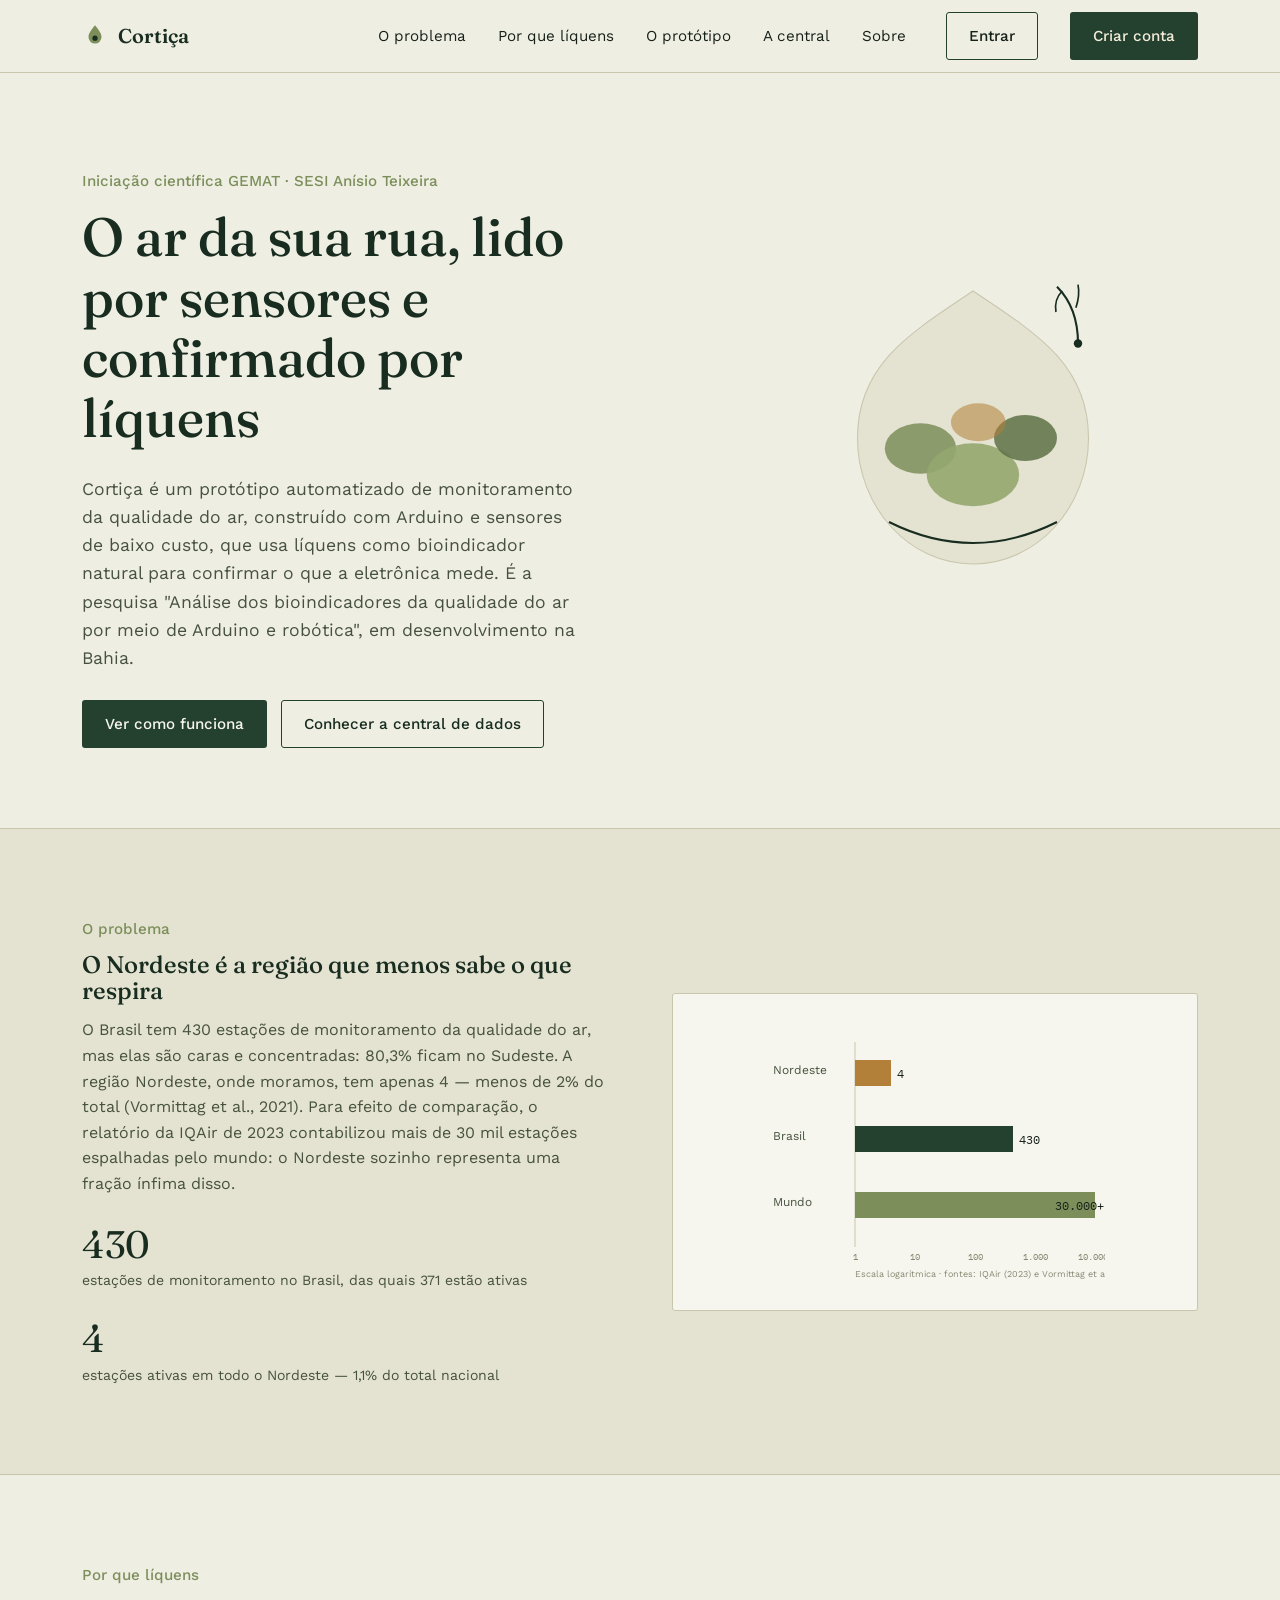
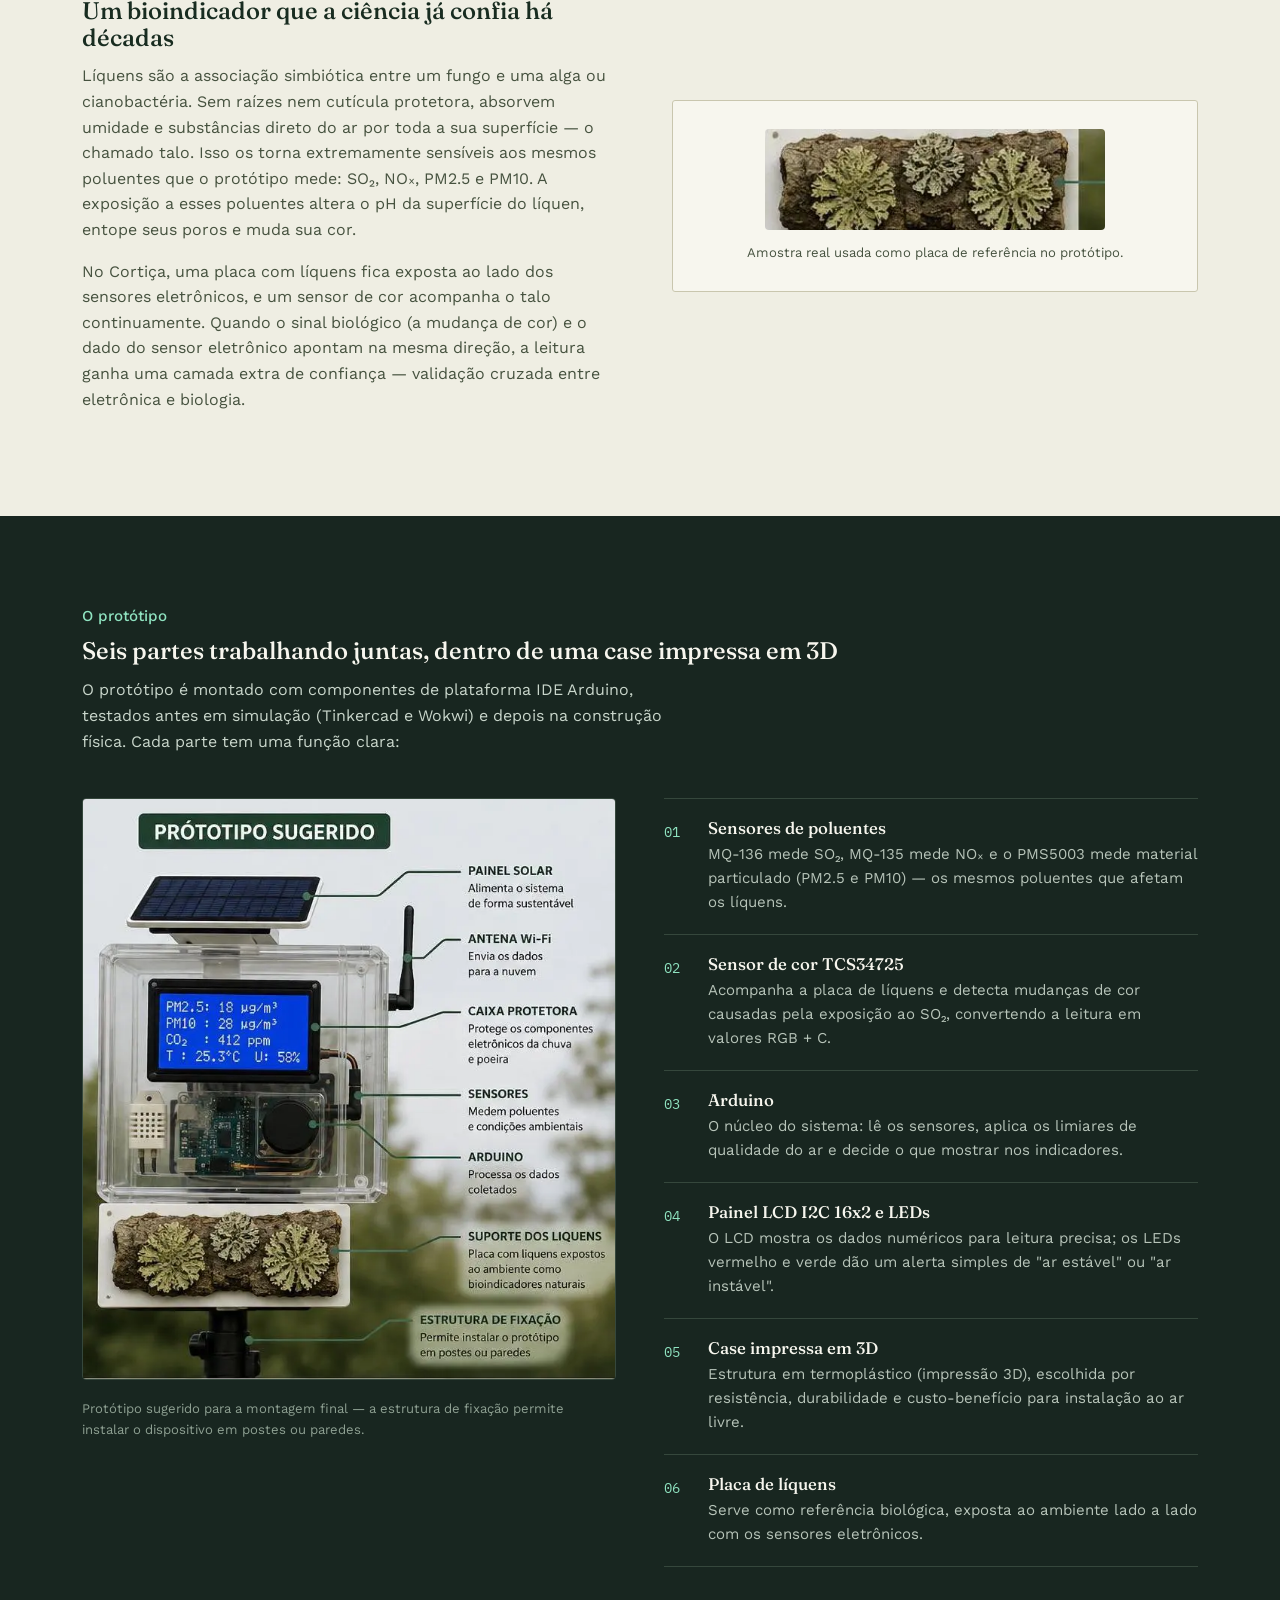
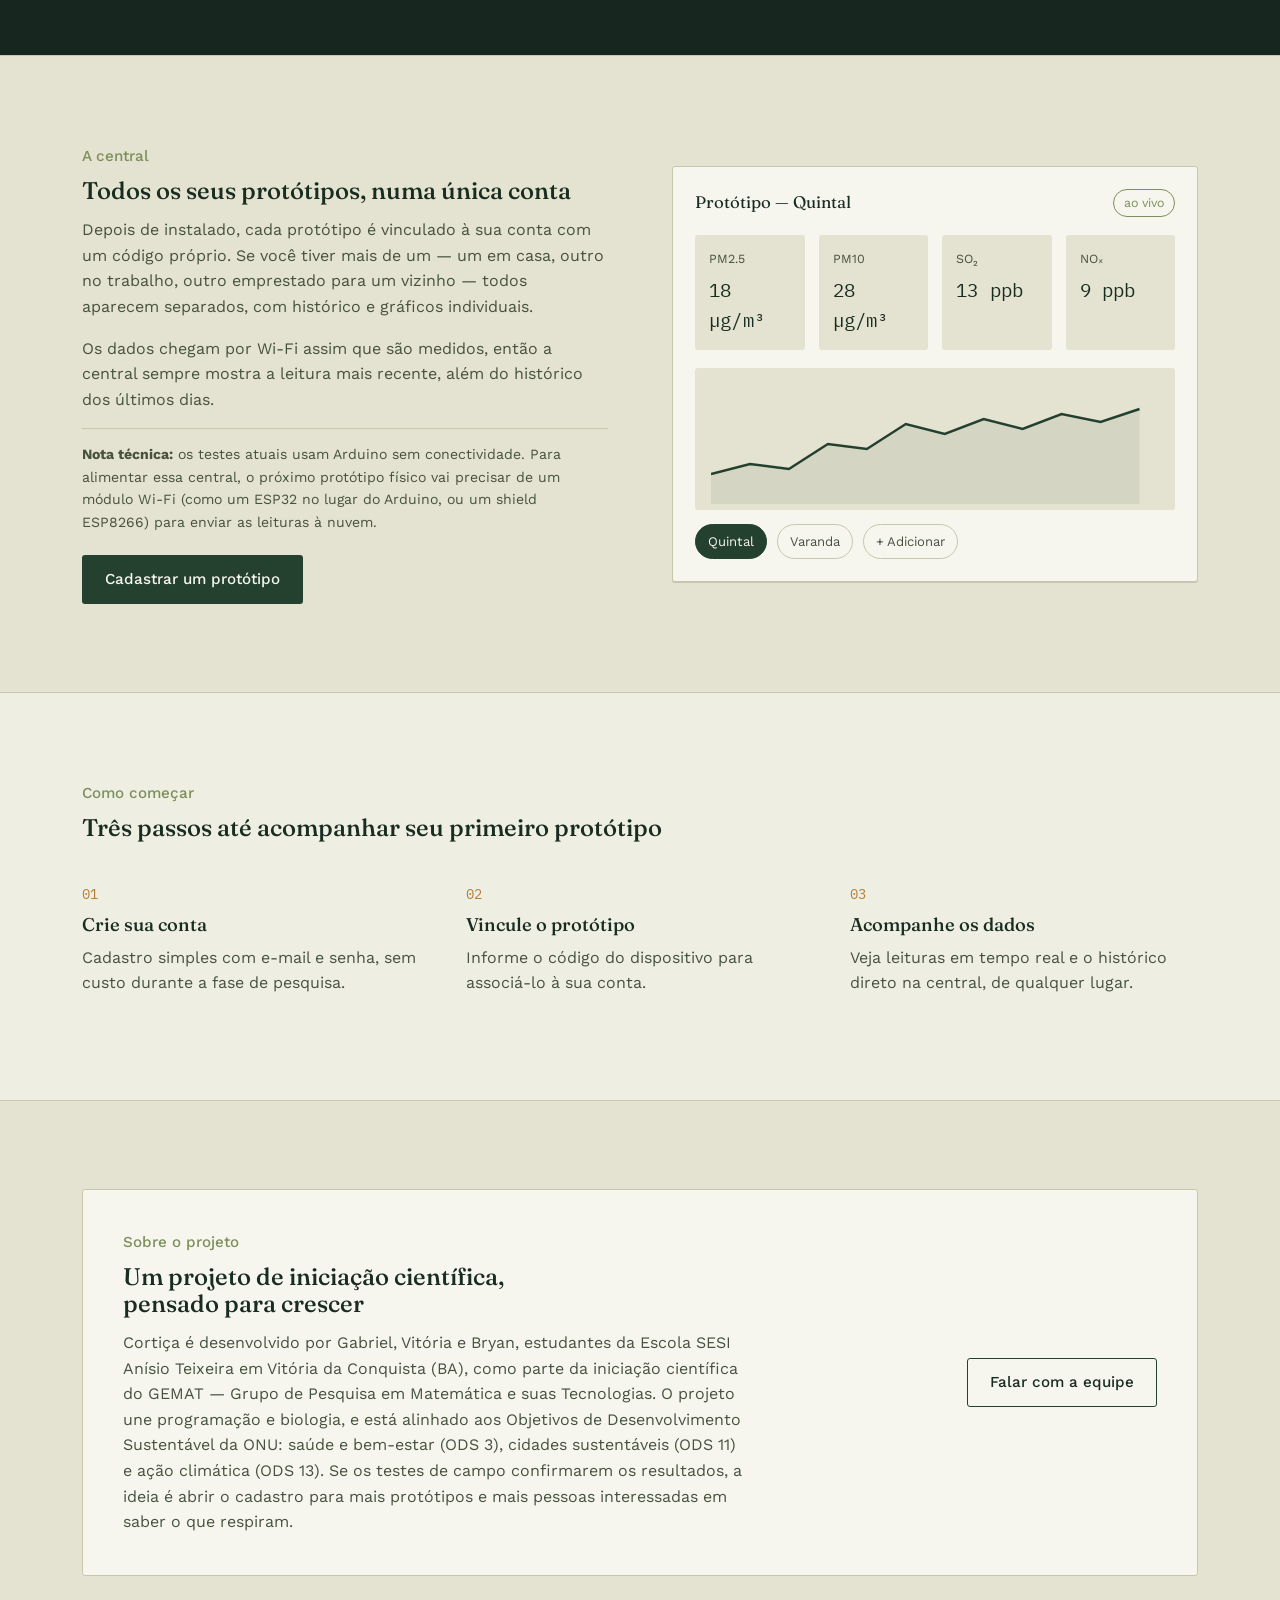
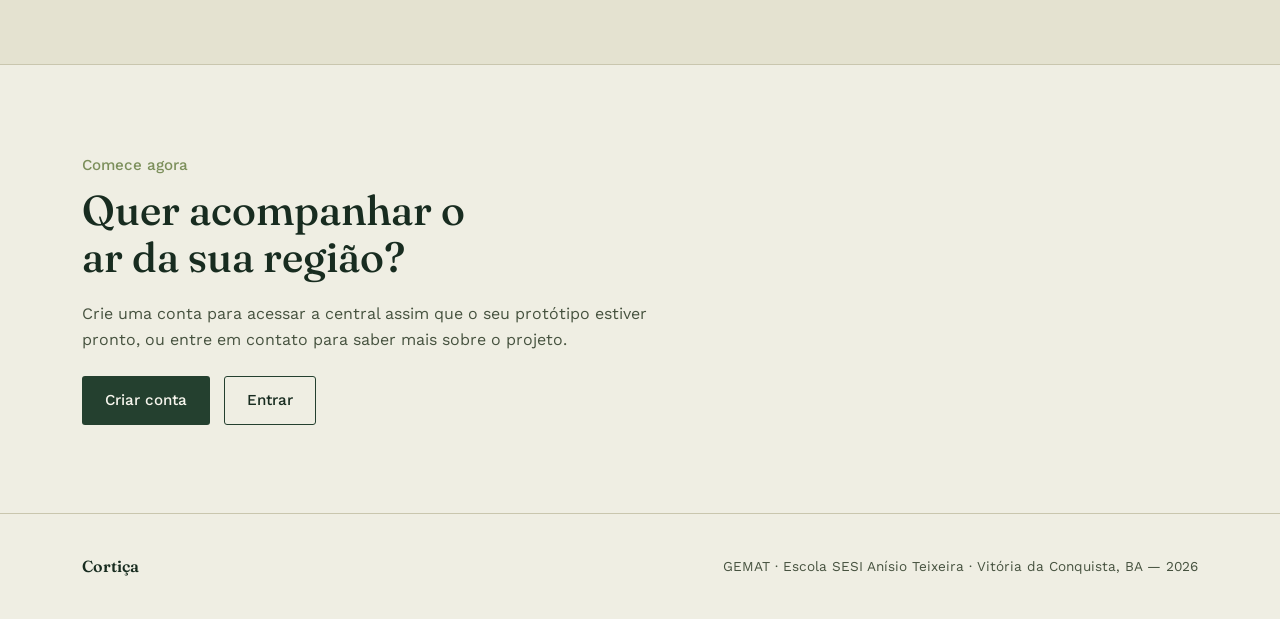
==== index.html @ 27bde99d "fix mudando cores e animações" ====
<!DOCTYPE html>
<html lang="pt-BR">
<head>
<meta charset="UTF-8">
<meta name="viewport" content="width=device-width, initial-scale=1.0">
<title>Cortiça — Bioindicadores da qualidade do ar com Arduino e robótica</title>
<link rel="preconnect" href="https://fonts.googleapis.com">
<link rel="preconnect" href="https://fonts.gstatic.com" crossorigin>
<link href="https://fonts.googleapis.com/css2?family=Fraunces:opsz,wght@9..144,400;9..144,500;9..144,600&family=Work+Sans:wght@400;500;600&family=IBM+Plex+Mono:wght@500&display=swap" rel="stylesheet">
<link rel="stylesheet" href="css/style.css">
<noscript><style>body{opacity:1;}</style></noscript>
</head>
<body>

<header>
  <nav class="wrap">
    <a class="brand" href="#top">
      <svg viewBox="0 0 24 24" fill="none" xmlns="http://www.w3.org/2000/svg">
        <path d="M12 2C9 6 6 9 6 13a6 6 0 0012 0c0-4-3-7-6-11z" fill="#7c8f5b"/>
        <circle cx="12" cy="14" r="2.4" fill="#182c20"/>
      </svg>
      Cortiça
    </a>
    <button class="nav-toggle" id="navToggle" aria-label="Abrir menu" aria-expanded="false">
      <span></span><span></span><span></span>
    </button>
    <div class="nav-links" id="navLinks">
      <a href="#problema">O problema</a>
      <a href="#liquens">Por que líquens</a>
      <a href="#dispositivo">O protótipo</a>
      <a href="#central">A central</a>
      <a href="#sobre">Sobre</a>
      <a class="btn btn-ghost" href="paginas/login.html" style="margin-left:8px;">Entrar</a>
      <a class="btn btn-primary" href="paginas/cadastro.html">Criar conta</a>
    </div>
  </nav>
</header>

<main id="top">

  <!-- HERO -->
  <section class="hero">
    <div class="wrap">
      <div>
        <div class="kicker">Iniciação científica GEMAT · SESI Anísio Teixeira</div>
        <h1>O ar da sua rua, lido por sensores e confirmado por líquens</h1>
        <p class="lede">Cortiça é um protótipo automatizado de monitoramento da qualidade do ar, construído com Arduino e sensores de baixo custo, que usa líquens como bioindicador natural para confirmar o que a eletrônica mede. É a pesquisa "Análise dos bioindicadores da qualidade do ar por meio de Arduino e robótica", em desenvolvimento na Bahia.</p>
        <div class="hero-actions">
          <a class="btn btn-primary" href="#dispositivo">Ver como funciona</a>
          <a class="btn btn-ghost" href="#central">Conhecer a central de dados</a>
        </div>
      </div>
      <div class="hero-art">
        <svg class="blob-anim" viewBox="0 0 400 400" fill="none" xmlns="http://www.w3.org/2000/svg" role="img" aria-label="Ilustração de um líquen sobre um ramo, ao lado de um ícone de sinal">
          <path d="M200 40c60 40 110 70 110 140 0 66-49 120-110 120S90 246 90 180c0-70 50-100 110-140z" fill="#e4e2d0" stroke="#c9c6ae"/>
          <g>
            <ellipse cx="150" cy="190" rx="34" ry="24" fill="#7c8f5b" opacity="0.85"/>
            <ellipse cx="200" cy="215" rx="44" ry="30" fill="#95a86f" opacity="0.9"/>
            <ellipse cx="250" cy="180" rx="30" ry="22" fill="#5f7248" opacity="0.85"/>
            <ellipse cx="205" cy="165" rx="26" ry="18" fill="#b3803a" opacity="0.55"/>
          </g>
          <g stroke="#182c20" stroke-width="2" fill="none">
            <path d="M120 260 Q200 300 280 260" />
          </g>
          <g>
            <circle cx="300" cy="90" r="4" fill="#182c20"/>
            <path d="M300 90 q0 -34 -20 -54" stroke="#182c20" stroke-width="2" fill="none"/>
            <path d="M285 40 q-8 8 -6 20" stroke="#182c20" stroke-width="1.6" fill="none"/>
            <path d="M300 34 q2 10 -2 22" stroke="#182c20" stroke-width="1.6" fill="none"/>
          </g>
        </svg>
      </div>
    </div>
  </section>

  <!-- PROBLEMA -->
  <section id="problema" class="section-band">
    <div class="wrap two-col">
      <div>
        <div class="eyebrow">O problema</div>
        <h2>O Nordeste é a região que menos sabe o que respira</h2>
        <p>O Brasil tem 430 estações de monitoramento da qualidade do ar, mas elas são caras e concentradas: 80,3% ficam no Sudeste. A região Nordeste, onde moramos, tem apenas 4 — menos de 2% do total (Vormittag et al., 2021). Para efeito de comparação, o relatório da IQAir de 2023 contabilizou mais de 30 mil estações espalhadas pelo mundo: o Nordeste sozinho representa uma fração ínfima disso.</p>
        <div class="stat-block">
          <div class="stat"><div class="num">430</div><div class="label">estações de monitoramento no Brasil, das quais 371 estão ativas</div></div>
          <div class="stat"><div class="num">4</div><div class="label">estações ativas em todo o Nordeste — 1,1% do total nacional</div></div>
        </div>
      </div>
      <div class="lichen-figure">
        <svg viewBox="0 0 340 260" xmlns="http://www.w3.org/2000/svg" role="img" aria-label="Gráfico comparando o número de estações de monitoramento da qualidade do ar: mais de 30 mil no mundo, 430 no Brasil e 4 no Nordeste, em escala logarítmica">
          <!-- log scale: 1 -> x=90, 10 -> x=150, 100 -> x=210, 1000 -> x=270, 10000 -> x=330 (60px/decade) -->
          <!-- bar x-start fixed at 90 (value=1) -->
          <line x1="90" y1="20" x2="90" y2="225" stroke="#c9c6ae" stroke-width="1"/>
          <text x="90" y="238" text-anchor="middle" fill="#8a8874" font-family="IBM Plex Mono, monospace" font-size="9">1</text>
          <text x="150" y="238" text-anchor="middle" fill="#8a8874" font-family="IBM Plex Mono, monospace" font-size="9">10</text>
          <text x="210" y="238" text-anchor="middle" fill="#8a8874" font-family="IBM Plex Mono, monospace" font-size="9">100</text>
          <text x="270" y="238" text-anchor="middle" fill="#8a8874" font-family="IBM Plex Mono, monospace" font-size="9">1.000</text>
          <text x="330" y="238" text-anchor="middle" fill="#8a8874" font-family="IBM Plex Mono, monospace" font-size="9">10.000+</text>

          <!-- Nordeste: 4 stations -> log10(4)=0.60 -> x=90+0.60*60=126 -->
          <text x="8" y="52" fill="#46523f" font-family="Work Sans, sans-serif" font-size="12">Nordeste</text>
          <rect x="90" y="38" width="36" height="26" fill="#b3803a"/>
          <text x="132" y="56" fill="#16211a" font-family="IBM Plex Mono, monospace" font-size="12">4</text>

          <!-- Brasil: 430 stations -> log10(430)=2.63 -> x=90+2.63*60=248 -->
          <text x="8" y="118" fill="#46523f" font-family="Work Sans, sans-serif" font-size="12">Brasil</text>
          <rect x="90" y="104" width="158" height="26" fill="#24402f"/>
          <text x="254" y="122" fill="#16211a" font-family="IBM Plex Mono, monospace" font-size="12">430</text>

          <!-- Mundo: 30.000+ stations -> log10(30000)=4.48 -> x=90+4.48*60=359, clamp to 330 -->
          <text x="8" y="184" fill="#46523f" font-family="Work Sans, sans-serif" font-size="12">Mundo</text>
          <rect x="90" y="170" width="240" height="26" fill="#7c8f5b"/>
          <text x="290" y="188" fill="#16211a" font-family="IBM Plex Mono, monospace" font-size="12">30.000+</text>

          <text x="90" y="255" fill="#8a8874" font-family="Work Sans, sans-serif" font-size="9">Escala logarítmica · fontes: IQAir (2023) e Vormittag et al. (2021)</text>
        </svg>
      </div>
    </div>
  </section>

  <!-- POR QUE LIQUENS -->
  <section id="liquens">
    <div class="wrap two-col">
      <div class="lichen-figure" style="order:2; flex-direction:column; gap:12px;">
        <img src="assets/liquen-amostra.png" alt="Amostra de líquens foliosos crescendo sobre um pedaço de casca de árvore, usada como placa de referência biológica no protótipo" style="width:100%; max-width:340px; height:auto; border-radius:4px;">
        <p style="color:var(--ink-soft); font-size:0.82rem; margin:0; text-align:center;">Amostra real usada como placa de referência no protótipo.</p>
      </div>
      <div style="order:1;">
        <div class="eyebrow">Por que líquens</div>
        <h2>Um bioindicador que a ciência já confia há décadas</h2>
        <p>Líquens são a associação simbiótica entre um fungo e uma alga ou cianobactéria. Sem raízes nem cutícula protetora, absorvem umidade e substâncias direto do ar por toda a sua superfície — o chamado talo. Isso os torna extremamente sensíveis aos mesmos poluentes que o protótipo mede: SO₂, NOₓ, PM2.5 e PM10. A exposição a esses poluentes altera o pH da superfície do líquen, entope seus poros e muda sua cor.</p>
        <p>No Cortiça, uma placa com líquens fica exposta ao lado dos sensores eletrônicos, e um sensor de cor acompanha o talo continuamente. Quando o sinal biológico (a mudança de cor) e o dado do sensor eletrônico apontam na mesma direção, a leitura ganha uma camada extra de confiança — validação cruzada entre eletrônica e biologia.</p>
      </div>
    </div>
  </section>

  <!-- DISPOSITIVO -->
  <section id="dispositivo" class="device-section">
    <div class="wrap">
      <div class="eyebrow">O protótipo</div>
      <h2>Seis partes trabalhando juntas, dentro de uma case impressa em 3D</h2>
      <p>O protótipo é montado com componentes de plataforma IDE Arduino, testados antes em simulação (Tinkercad e Wokwi) e depois na construção física. Cada parte tem uma função clara:</p>

      <div class="device-grid">
        <div class="device-diagram">
          <img src="assets/prototipo-referencia.png" alt="Protótipo sugerido: caixa protetora transparente com painel solar, antena Wi-Fi, sensores, Arduino, e uma placa de líquens fixada na base, sobre uma estrutura de fixação para postes ou paredes" style="width:100%; height:auto; border-radius:4px; border:1px solid var(--panel-line);">
          <p style="color:#8ea092; font-size:0.82rem; margin-top:10px;">Protótipo sugerido para a montagem final — a estrutura de fixação permite instalar o dispositivo em postes ou paredes.</p>
        </div>

        <div class="component-list">
          <div class="component">
            <div class="mark">01</div>
            <div><h3>Sensores de poluentes</h3><p>MQ-136 mede SO₂, MQ-135 mede NOₓ e o PMS5003 mede material particulado (PM2.5 e PM10) — os mesmos poluentes que afetam os líquens.</p></div>
          </div>
          <div class="component">
            <div class="mark">02</div>
            <div><h3>Sensor de cor TCS34725</h3><p>Acompanha a placa de líquens e detecta mudanças de cor causadas pela exposição ao SO₂, convertendo a leitura em valores RGB + C.</p></div>
          </div>
          <div class="component">
            <div class="mark">03</div>
            <div><h3>Arduino</h3><p>O núcleo do sistema: lê os sensores, aplica os limiares de qualidade do ar e decide o que mostrar nos indicadores.</p></div>
          </div>
          <div class="component">
            <div class="mark">04</div>
            <div><h3>Painel LCD I2C 16x2 e LEDs</h3><p>O LCD mostra os dados numéricos para leitura precisa; os LEDs vermelho e verde dão um alerta simples de "ar estável" ou "ar instável".</p></div>
          </div>
          <div class="component">
            <div class="mark">05</div>
            <div><h3>Case impressa em 3D</h3><p>Estrutura em termoplástico (impressão 3D), escolhida por resistência, durabilidade e custo-benefício para instalação ao ar livre.</p></div>
          </div>
          <div class="component">
            <div class="mark">06</div>
            <div><h3>Placa de líquens</h3><p>Serve como referência biológica, exposta ao ambiente lado a lado com os sensores eletrônicos.</p></div>
          </div>
        </div>
      </div>
    </div>
  </section>

  <!-- CENTRAL / DASHBOARD -->
  <section id="central" class="section-band">
    <div class="wrap two-col">
      <div class="preview-copy">
        <div class="eyebrow">A central</div>
        <h2>Todos os seus protótipos, numa única conta</h2>
        <p>Depois de instalado, cada protótipo é vinculado à sua conta com um código próprio. Se você tiver mais de um — um em casa, outro no trabalho, outro emprestado para um vizinho — todos aparecem separados, com histórico e gráficos individuais.</p>
        <p>Os dados chegam por Wi-Fi assim que são medidos, então a central sempre mostra a leitura mais recente, além do histórico dos últimos dias.</p>
        <p style="font-size:0.88rem; border-top:1px solid var(--line); padding-top:14px;"><strong>Nota técnica:</strong> os testes atuais usam Arduino sem conectividade. Para alimentar essa central, o próximo protótipo físico vai precisar de um módulo Wi-Fi (como um ESP32 no lugar do Arduino, ou um shield ESP8266) para enviar as leituras à nuvem.</p>
        <a class="btn btn-primary" href="paginas/cadastro.html" style="margin-top:8px; align-self:flex-start;">Cadastrar um protótipo</a>
      </div>

      <div class="dash-mock">
        <div class="dash-topbar">
          <div class="title">Protótipo — Quintal</div>
          <div class="pill">ao vivo</div>
        </div>
        <div class="dash-cards">
          <div class="dash-card"><div class="k">PM2.5</div><div class="v mono" id="pm25">18 µg/m³</div></div>
          <div class="dash-card"><div class="k">PM10</div><div class="v mono" id="pm10">28 µg/m³</div></div>
          <div class="dash-card"><div class="k">SO₂</div><div class="v mono" id="co2">12 ppb</div></div>
          <div class="dash-card"><div class="k">NOₓ</div><div class="v mono" id="temp">8 ppb</div></div>
        </div>
        <div class="dash-chart">
          <svg viewBox="0 0 460 120" preserveAspectRatio="none">
            <polyline points="0,90 40,80 80,85 120,60 160,65 200,40 240,50 280,35 320,45 360,30 400,38 440,25"
              fill="none" stroke="#24402f" stroke-width="2.5"/>
            <polyline points="0,90 40,80 80,85 120,60 160,65 200,40 240,50 280,35 320,45 360,30 400,38 440,25 440,120 0,120"
              fill="#24402f" opacity="0.08" stroke="none"/>
          </svg>
        </div>
        <div class="dash-devices">
          <span class="dash-chip active">Quintal</span>
          <span class="dash-chip">Varanda</span>
          <span class="dash-chip">+ Adicionar</span>
        </div>
      </div>
    </div>
  </section>

  <!-- COMO COMEÇAR -->
  <section id="comecar">
    <div class="wrap">
      <div class="eyebrow">Como começar</div>
      <h2>Três passos até acompanhar seu primeiro protótipo</h2>
      <div class="steps">
        <div class="step">
          <div class="n">01</div>
          <h3>Crie sua conta</h3>
          <p>Cadastro simples com e-mail e senha, sem custo durante a fase de pesquisa.</p>
        </div>
        <div class="step">
          <div class="n">02</div>
          <h3>Vincule o protótipo</h3>
          <p>Informe o código do dispositivo para associá-lo à sua conta.</p>
        </div>
        <div class="step">
          <div class="n">03</div>
          <h3>Acompanhe os dados</h3>
          <p>Veja leituras em tempo real e o histórico direto na central, de qualquer lugar.</p>
        </div>
      </div>
    </div>
  </section>

  <!-- SOBRE -->
  <section id="sobre" class="section-band">
    <div class="wrap">
      <div class="about-box">
        <div>
          <div class="eyebrow">Sobre o projeto</div>
          <h2 style="max-width:26ch;">Um projeto de iniciação científica, pensado para crescer</h2>
          <p>Cortiça é desenvolvido por Gabriel, Vitória e Bryan, estudantes da Escola SESI Anísio Teixeira em Vitória da Conquista (BA), como parte da iniciação científica do GEMAT — Grupo de Pesquisa em Matemática e suas Tecnologias. O projeto une programação e biologia, e está alinhado aos Objetivos de Desenvolvimento Sustentável da ONU: saúde e bem-estar (ODS 3), cidades sustentáveis (ODS 11) e ação climática (ODS 13). Se os testes de campo confirmarem os resultados, a ideia é abrir o cadastro para mais protótipos e mais pessoas interessadas em saber o que respiram.</p>
        </div>
        <a class="btn btn-ghost" href="#" style="white-space:nowrap;">Falar com a equipe</a>
      </div>
    </div>
  </section>

  <!-- CTA FINAL -->
  <section class="cta-section">
    <div class="wrap">
      <div class="eyebrow">Comece agora</div>
      <h2>Quer acompanhar o ar da sua região?</h2>
      <p>Crie uma conta para acessar a central assim que o seu protótipo estiver pronto, ou entre em contato para saber mais sobre o projeto.</p>
      <div class="cta-row">
        <a class="btn btn-primary" href="paginas/cadastro.html">Criar conta</a>
        <a class="btn btn-ghost" href="paginas/login.html">Entrar</a>
      </div>
    </div>
  </section>

</main>

<footer>
  <div class="wrap">
    <div class="fbrand">Cortiça</div>
    <div class="fmeta">GEMAT · Escola SESI Anísio Teixeira · Vitória da Conquista, BA — 2026</div>
  </div>
</footer>

<script src="js/transitions.js"></script>
<script src="js/main.js"></script>

</body>
</html>
---- css/style.css ----
:root{
    --bg: #efeee3;
    --bg-alt: #e4e2d0;
    --ink: #16211a;
    --ink-soft: #46523f;
    --forest: #24402f;
    --forest-dark: #182c20;
    --moss: #7c8f5b;
    --gold: #b3803a;
    --line: #c9c6ae;
    --panel: #182620;
    --panel-line: #35473c;
    --lcd: #8fe3c0;
    --paper: #f7f6ee;
    --radius: 3px;
  }

  *{ box-sizing:border-box; }
  html{ scroll-behavior:smooth; }
  @media (prefers-reduced-motion: reduce){
    html{ scroll-behavior:auto; }
    *{ animation-duration:0.001ms !important; animation-iteration-count:1 !important; transition-duration:0.001ms !important; }
  }

  body{
    margin:0;
    background:var(--bg);
    color:var(--ink);
    font-family:'Work Sans', sans-serif;
    font-size:16px;
    line-height:1.6;
    -webkit-font-smoothing:antialiased;
    animation:pageFadeIn .28s ease forwards;
  }
  @keyframes pageFadeIn{
    from{ opacity:0; }
    to{ opacity:1; }
  }
  body.page-leaving{
    opacity:0 !important;
    transition:opacity .2s ease;
  }

  h1,h2,h3{
    font-family:'Fraunces', serif;
    font-weight:500;
    line-height:1.12;
    margin:0 0 .5em;
    color:var(--forest-dark);
  }

  p{ margin:0 0 1em; color:var(--ink-soft); max-width:62ch; }

  a{ color:inherit; }

  .wrap{ max-width:1180px; margin:0 auto; padding:0 32px; }

  .mono{ font-family:'IBM Plex Mono', monospace; letter-spacing:0.01em; }

  /* ---------- nav ---------- */
  header{
    position:sticky; top:0; z-index:50;
    background:rgba(239,238,227,0.92);
    backdrop-filter:blur(6px);
    border-bottom:1px solid var(--line);
  }
  nav.wrap{
    display:flex; align-items:center; justify-content:space-between;
    height:72px;
  }
  .brand{
    display:flex; align-items:center; gap:10px;
    font-family:'Fraunces', serif; font-size:1.25rem; font-weight:600;
    color:var(--forest-dark); text-decoration:none;
  }
  .brand svg{ width:26px; height:26px; }

  .nav-links{ display:flex; align-items:center; gap:32px; }
  .nav-links a{ text-decoration:none; font-size:0.95rem; color:var(--ink); }
  .nav-links a:not(.btn):hover{ color:var(--forest); }

  .btn{
    display:inline-flex; align-items:center; justify-content:center;
    padding:11px 22px;
    border-radius:var(--radius);
    font-size:0.95rem; font-weight:500;
    text-decoration:none; cursor:pointer;
    border:1px solid transparent;
    transition:background .15s ease, color .15s ease, border-color .15s ease;
  }
  .btn-primary{ background:var(--forest); color:var(--paper); }
  .btn-primary:hover{ background:var(--forest-dark); color:var(--paper); }
  .nav-links .btn-primary,
  .nav-links .btn-primary:hover{ color:#f4ecd8; }
  .btn-ghost{ border-color:var(--forest); color:var(--forest-dark); }
  .btn-ghost:hover{ background:var(--forest); color:var(--paper); }
  .btn:focus-visible{ outline:2px solid var(--gold); outline-offset:2px; }

  .nav-toggle{ display:none; background:none; border:none; cursor:pointer; padding:8px; }
  .nav-toggle span{ display:block; width:22px; height:2px; background:var(--ink); margin:5px 0; }

  /* ---------- hero ---------- */
  .hero{
    padding:96px 0 80px;
    position:relative;
    overflow:hidden;
  }
  .hero .wrap{
    display:grid;
    grid-template-columns:1.15fr 0.85fr;
    gap:56px;
    align-items:center;
  }
  .kicker{
    font-size:0.95rem; color:var(--moss); font-weight:500; margin-bottom:14px;
  }
  .hero h1{
    font-size:clamp(2.3rem, 4.2vw, 3.6rem);
    max-width:14ch;
  }
  .hero .lede{ font-size:1.1rem; max-width:46ch; }
  .hero-actions{ display:flex; gap:14px; margin-top:28px; flex-wrap:wrap; }

  .hero-art{ position:relative; display:flex; align-items:center; justify-content:center; }
  .hero-art svg{ width:100%; height:auto; max-width:420px; }

  .blob-anim{ animation:drift 9s ease-in-out infinite; transform-origin:center; }
  @keyframes drift{
    0%,100%{ transform:translateY(0) rotate(0deg); }
    50%{ transform:translateY(-8px) rotate(1.5deg); }
  }

  /* ---------- section shell ---------- */
  section{ padding:88px 0; scroll-margin-top:88px; }
  .section-band{ background:var(--bg-alt); border-top:1px solid var(--line); border-bottom:1px solid var(--line); }
  .eyebrow{ color:var(--moss); font-weight:500; font-size:0.95rem; margin-bottom:10px; }

  /* ---------- problem / why lichens ---------- */
  .two-col{
    display:grid; grid-template-columns:1fr 1fr; gap:64px; align-items:center;
  }
  .stat-block{ display:flex; gap:28px; margin-top:28px; flex-wrap:wrap; }
  .stat{ min-width:130px; }
  .stat .num{ font-family:'Fraunces', serif; font-size:2.4rem; color:var(--forest-dark); line-height:1; }
  .stat .label{ font-size:0.88rem; color:var(--ink-soft); margin-top:6px; }

  .lichen-figure{
    background:var(--paper); border:1px solid var(--line); border-radius:var(--radius);
    padding:28px; display:flex; align-items:center; justify-content:center;
  }
  .lichen-figure svg{ width:100%; max-width:340px; height:auto; }

  /* ---------- how it works ---------- */
  .device-section{ background:var(--panel); color:var(--paper); }
  .device-section h2{ color:var(--paper); }
  .device-section .eyebrow{ color:var(--lcd); }
  .device-section p{ color:#c9d6cb; }

  .device-grid{
    display:grid; grid-template-columns:1fr 1fr; gap:48px; align-items:start; margin-top:44px;
  }
  .device-diagram{ position:relative; }
  .device-diagram svg{ width:100%; height:auto; }

  .component-list{ display:flex; flex-direction:column; gap:0; }
  .component{
    display:flex; gap:18px; padding:20px 0; border-top:1px solid var(--panel-line);
  }
  .component:last-child{ border-bottom:1px solid var(--panel-line); }
  .component .mark{
    font-family:'IBM Plex Mono', monospace; color:var(--lcd); font-size:0.85rem; padding-top:3px; min-width:26px;
  }
  .component h3{ color:var(--paper); font-size:1.05rem; margin-bottom:4px; }
  .component p{ color:#b7c4b9; margin:0; font-size:0.94rem; }

  /* ---------- dashboard preview ---------- */
  .dash-mock{
    background:var(--paper);
    border:1px solid var(--line);
    border-radius:var(--radius);
    padding:22px;
    box-shadow:0 1px 0 var(--line);
  }
  .dash-topbar{ display:flex; justify-content:space-between; align-items:center; margin-bottom:18px; }
  .dash-topbar .title{ font-family:'Fraunces', serif; font-size:1.05rem; color:var(--forest-dark); }
  .dash-topbar .pill{
    font-size:0.78rem; color:var(--moss); border:1px solid var(--moss); border-radius:20px; padding:3px 10px;
  }
  .dash-cards{ display:grid; grid-template-columns:repeat(4,1fr); gap:14px; margin-bottom:18px; }
  .dash-card{ background:var(--bg-alt); border-radius:var(--radius); padding:14px; }
  .dash-card .k{ font-size:0.78rem; color:var(--ink-soft); margin-bottom:6px; }
  .dash-card .v{ font-family:'IBM Plex Mono', monospace; font-size:1.2rem; color:var(--forest-dark); }
  .dash-chart{ background:var(--bg-alt); border-radius:var(--radius); padding:16px 16px 6px; }
  .dash-chart svg{ width:100%; height:120px; display:block; }
  .dash-devices{ display:flex; gap:10px; margin-top:14px; flex-wrap:wrap; }
  .dash-chip{
    font-size:0.82rem; padding:6px 12px; border-radius:20px; border:1px solid var(--line); color:var(--ink-soft);
  }
  .dash-chip.active{ background:var(--forest); color:var(--paper); border-color:var(--forest); }

  .preview-copy{ display:flex; flex-direction:column; justify-content:center; }

  /* ---------- steps ---------- */
  .steps{ display:grid; grid-template-columns:repeat(3,1fr); gap:36px; margin-top:40px; }
  .step .n{ font-family:'IBM Plex Mono', monospace; color:var(--gold); font-size:0.9rem; margin-bottom:10px; }
  .step h3{ font-size:1.15rem; }

  /* ---------- about ---------- */
  .about-box{
    border:1px solid var(--line); border-radius:var(--radius); padding:40px;
    background:var(--paper);
    display:grid; grid-template-columns:1fr auto; gap:32px; align-items:center;
  }
  .about-box p{ margin-bottom:0; }

  /* ---------- footer cta ---------- */
  .cta-section{ text-align:left; }
  .cta-section h2{ font-size:clamp(1.9rem,3.5vw,2.6rem); max-width:16ch; }
  .cta-row{ display:flex; gap:14px; margin-top:24px; flex-wrap:wrap; }

  footer{ border-top:1px solid var(--line); padding:40px 0; }
  footer .wrap{ display:flex; justify-content:space-between; align-items:center; flex-wrap:wrap; gap:16px; }
  footer .fbrand{ font-family:'Fraunces', serif; color:var(--forest-dark); font-weight:600; }
  footer .fmeta{ font-size:0.85rem; color:var(--ink-soft); }

  /* ---------- responsive ---------- */
  @media (max-width: 880px){
    .nav-links{
      position:fixed; inset:72px 0 auto 0; background:var(--bg);
      flex-direction:column; align-items:flex-start; gap:0;
      border-bottom:1px solid var(--line);
      padding:8px 32px 20px;
      transform:translateY(-8px); opacity:0; pointer-events:none;
      transition:opacity .15s ease, transform .15s ease;
    }
    .nav-links.open{ opacity:1; transform:translateY(0); pointer-events:auto; }
    .nav-links a{ padding:12px 0; width:100%; border-bottom:1px solid var(--line); }
    .nav-links .btn{ margin-top:12px; width:100%; }
    .nav-toggle{ display:block; }

    .hero .wrap, .two-col, .device-grid{ grid-template-columns:1fr; }
    .hero-art{ order:-1; }
    .dash-cards{ grid-template-columns:repeat(2,1fr); }
    .steps{ grid-template-columns:1fr; }
    .about-box{ grid-template-columns:1fr; text-align:left; }
  }
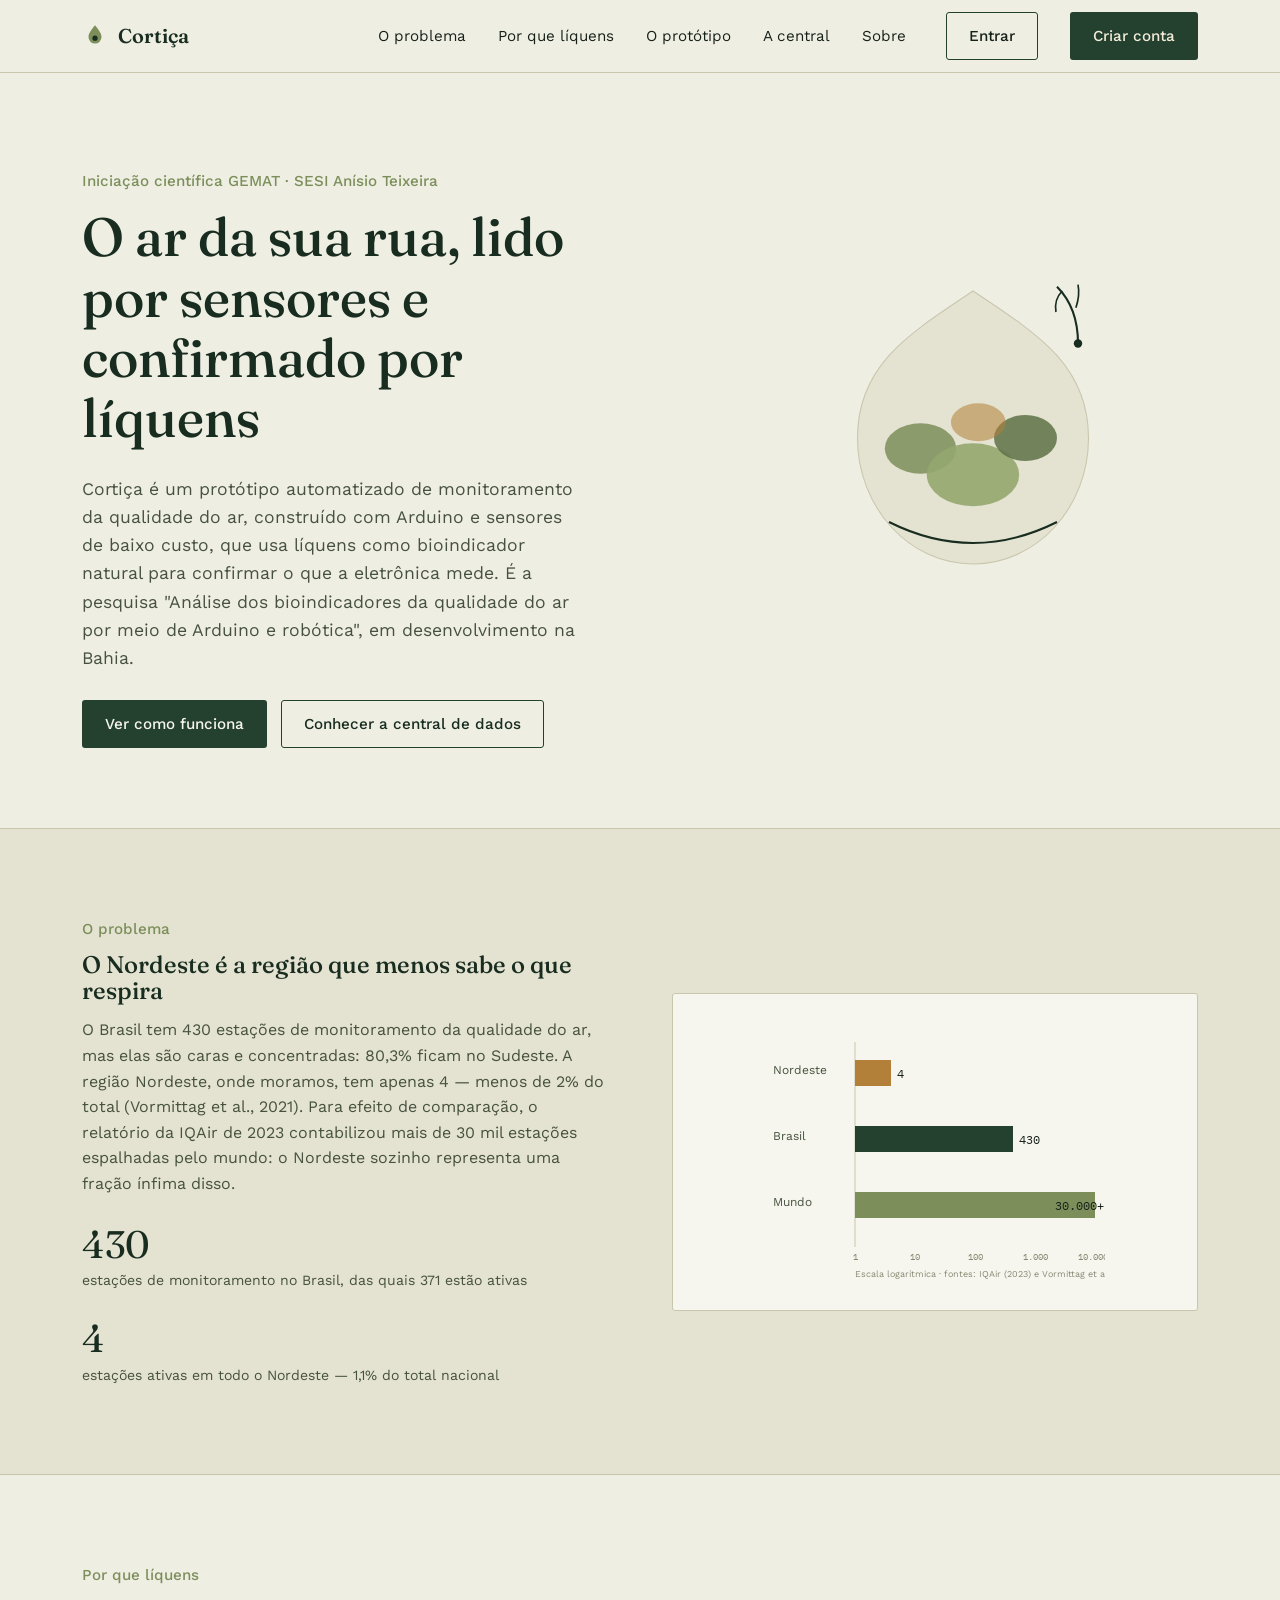
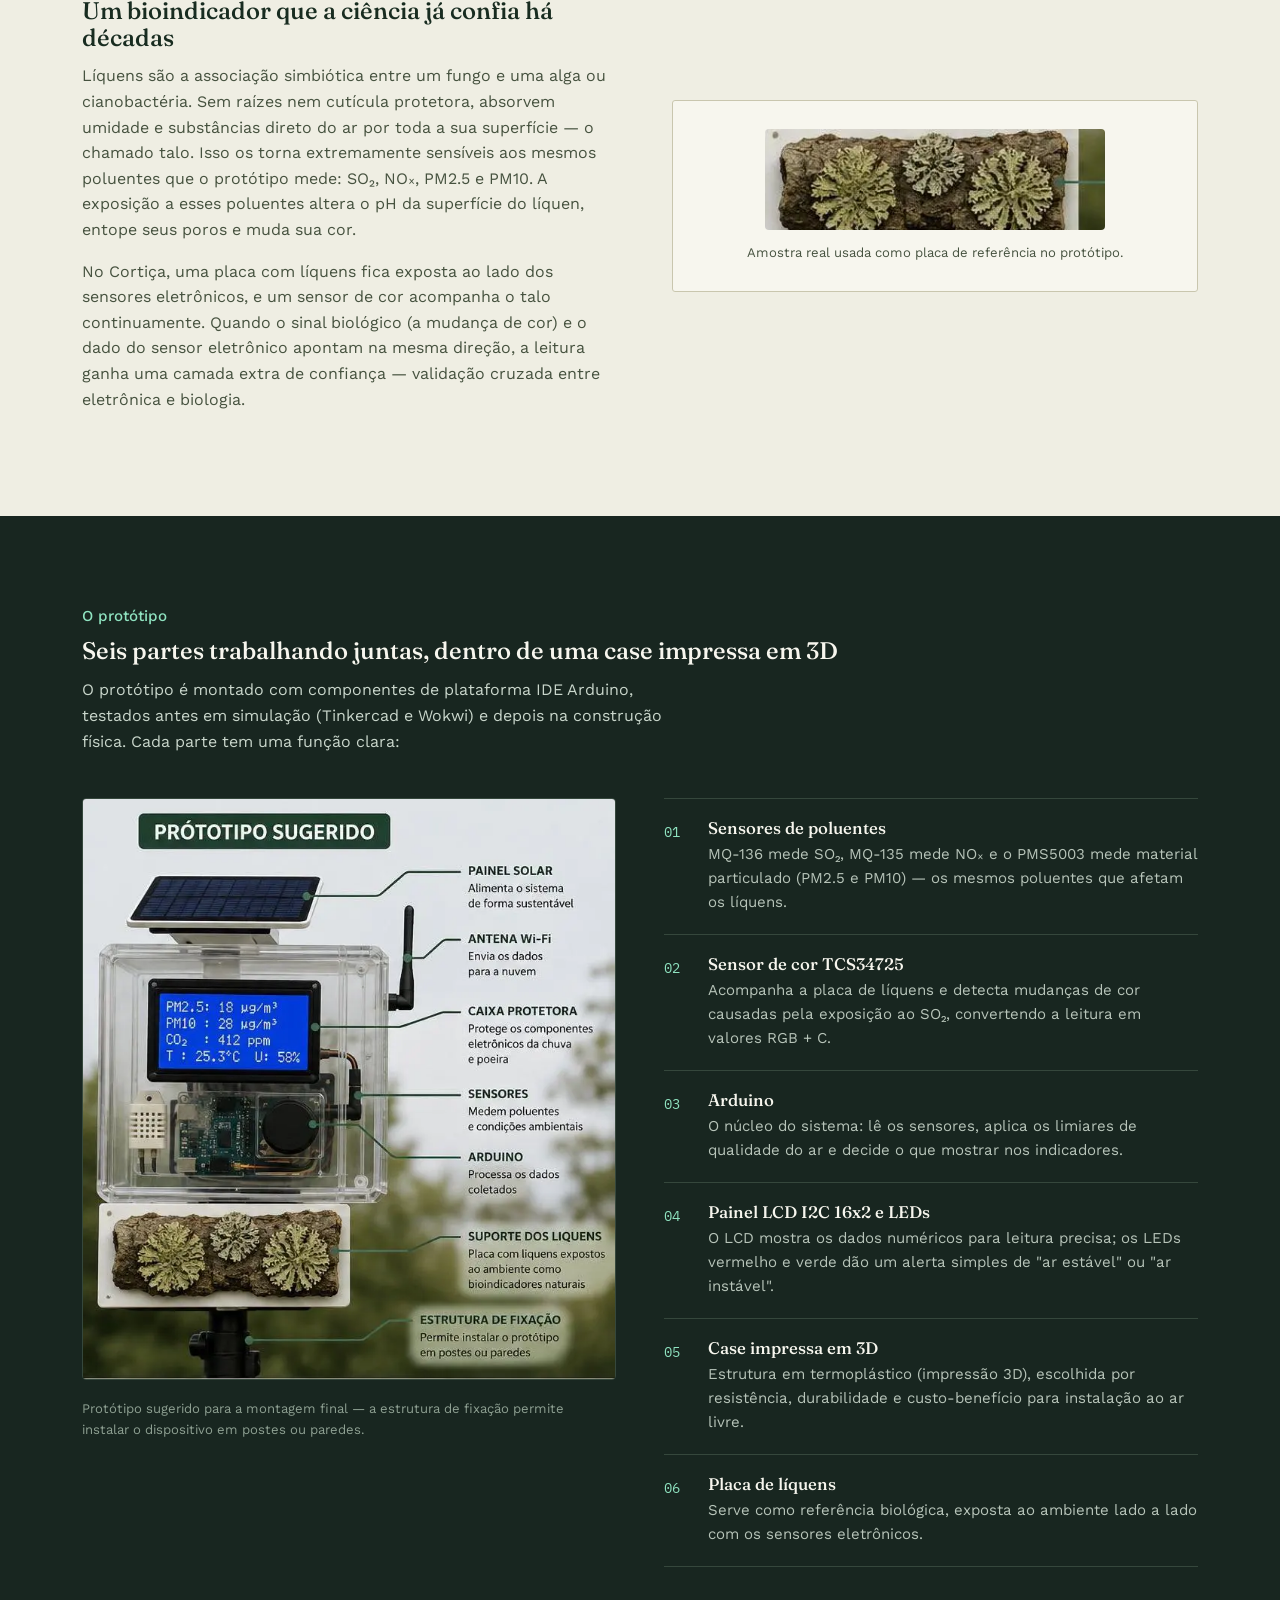
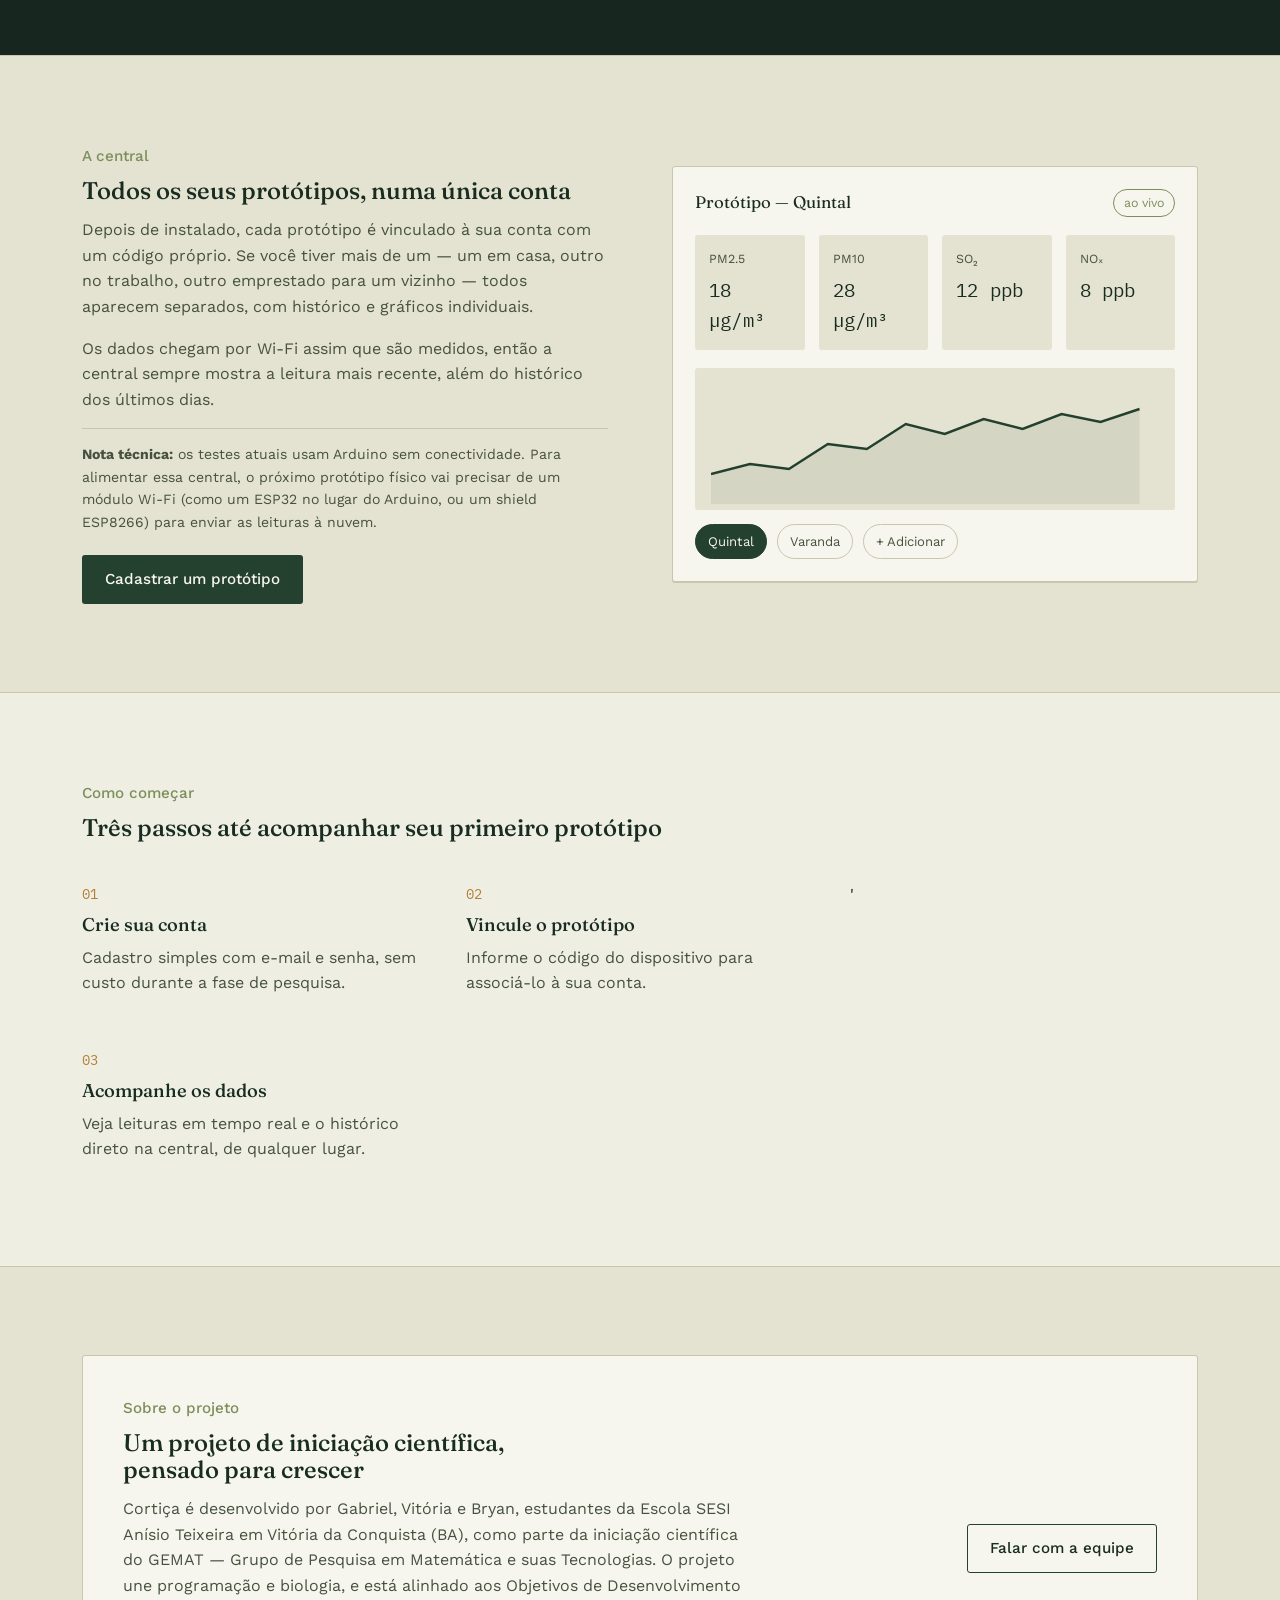
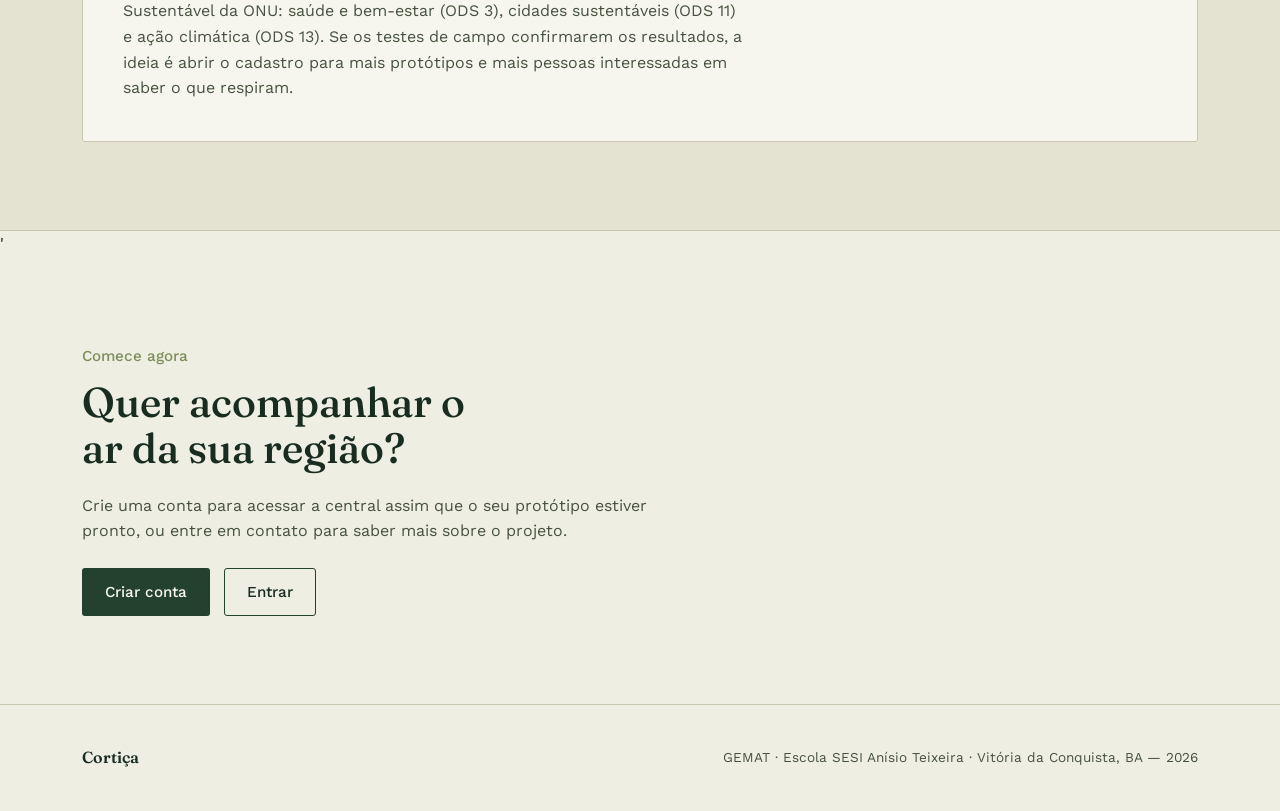
==== commit 69900653: "fix Adicionando banco de dados (login e cadastro) e criando tabelas (leituras e prototipos)" ====
--- a/index.html
+++ b/index.html
@@ -231,7 +231,7 @@
           <div class="n">02</div>
           <h3>Vincule o protótipo</h3>
           <p>Informe o código do dispositivo para associá-lo à sua conta.</p>
-        </div>
+        </div>'
         <div class="step">
           <div class="n">03</div>
           <h3>Acompanhe os dados</h3>
@@ -255,7 +255,7 @@
     </div>
   </section>
 
-  <!-- CTA FINAL -->
+  <!-- CTA FINAL -->'
   <section class="cta-section">
     <div class="wrap">
       <div class="eyebrow">Comece agora</div>
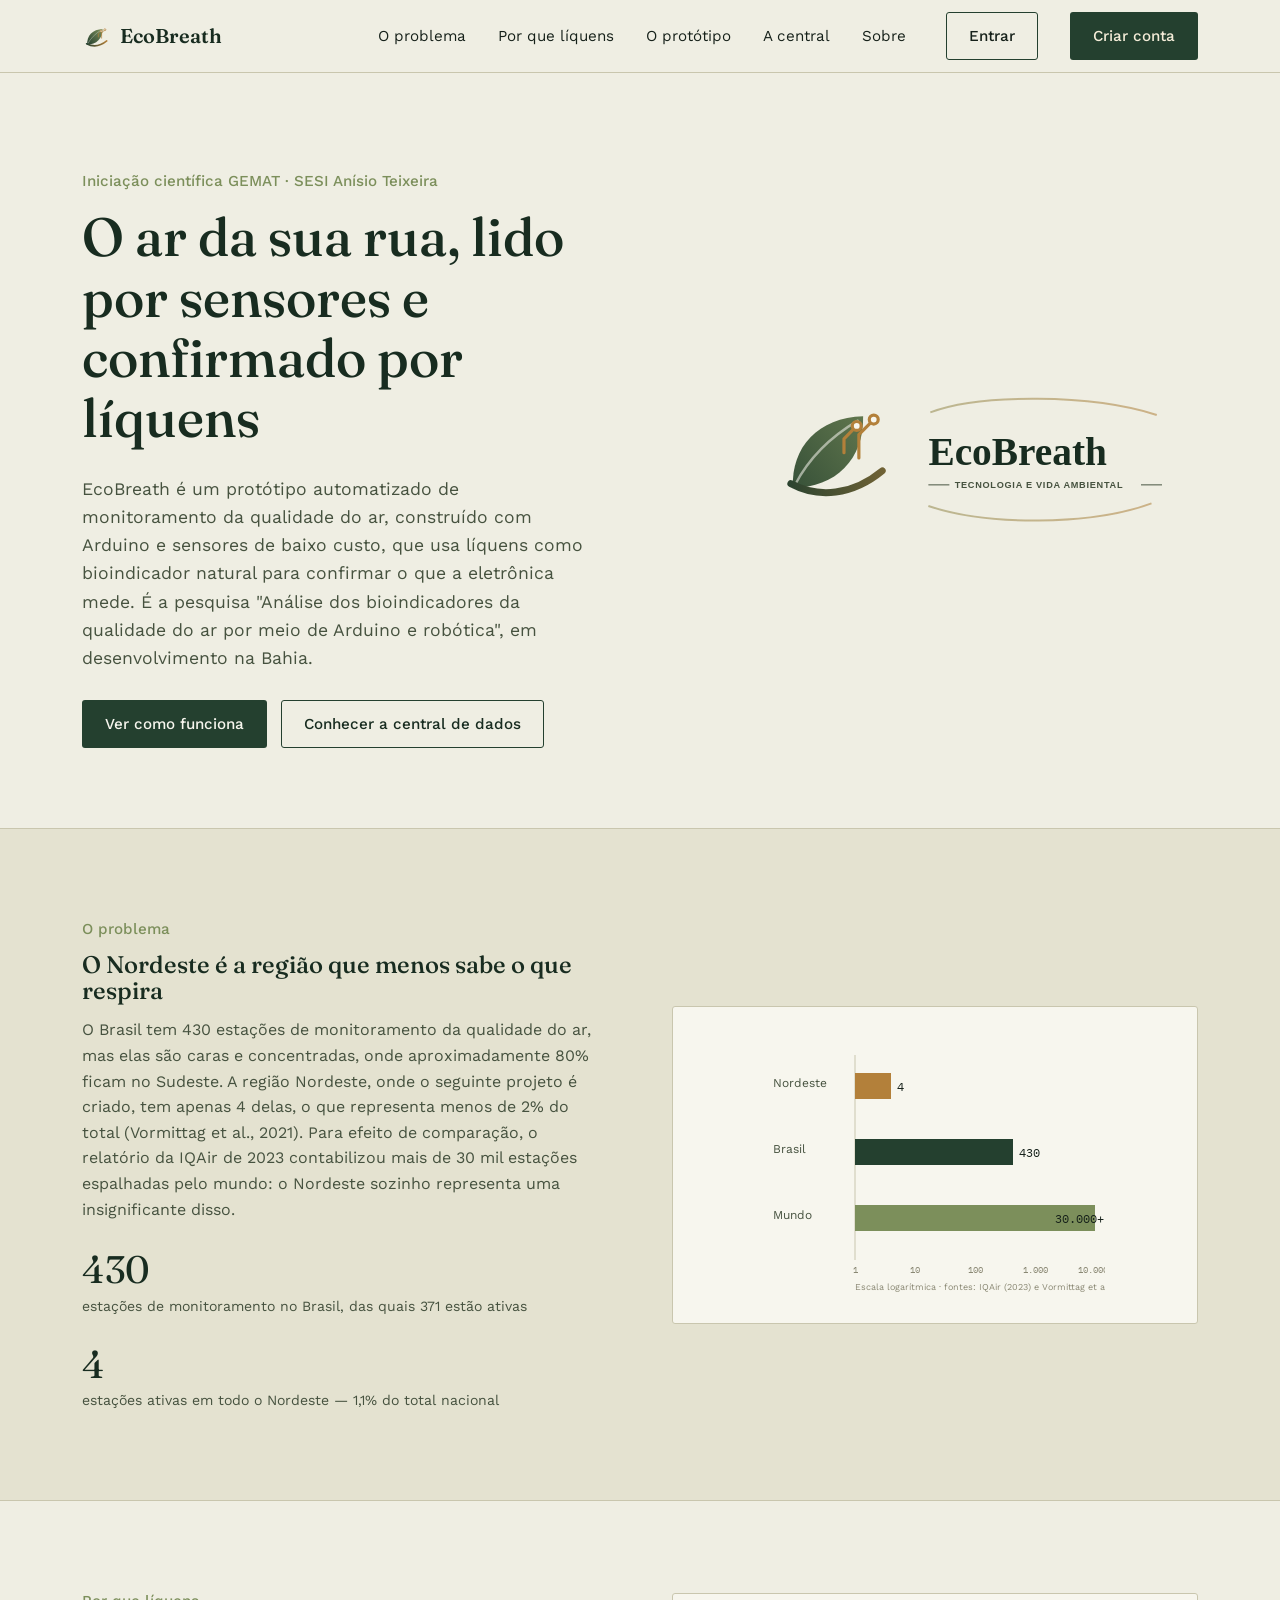
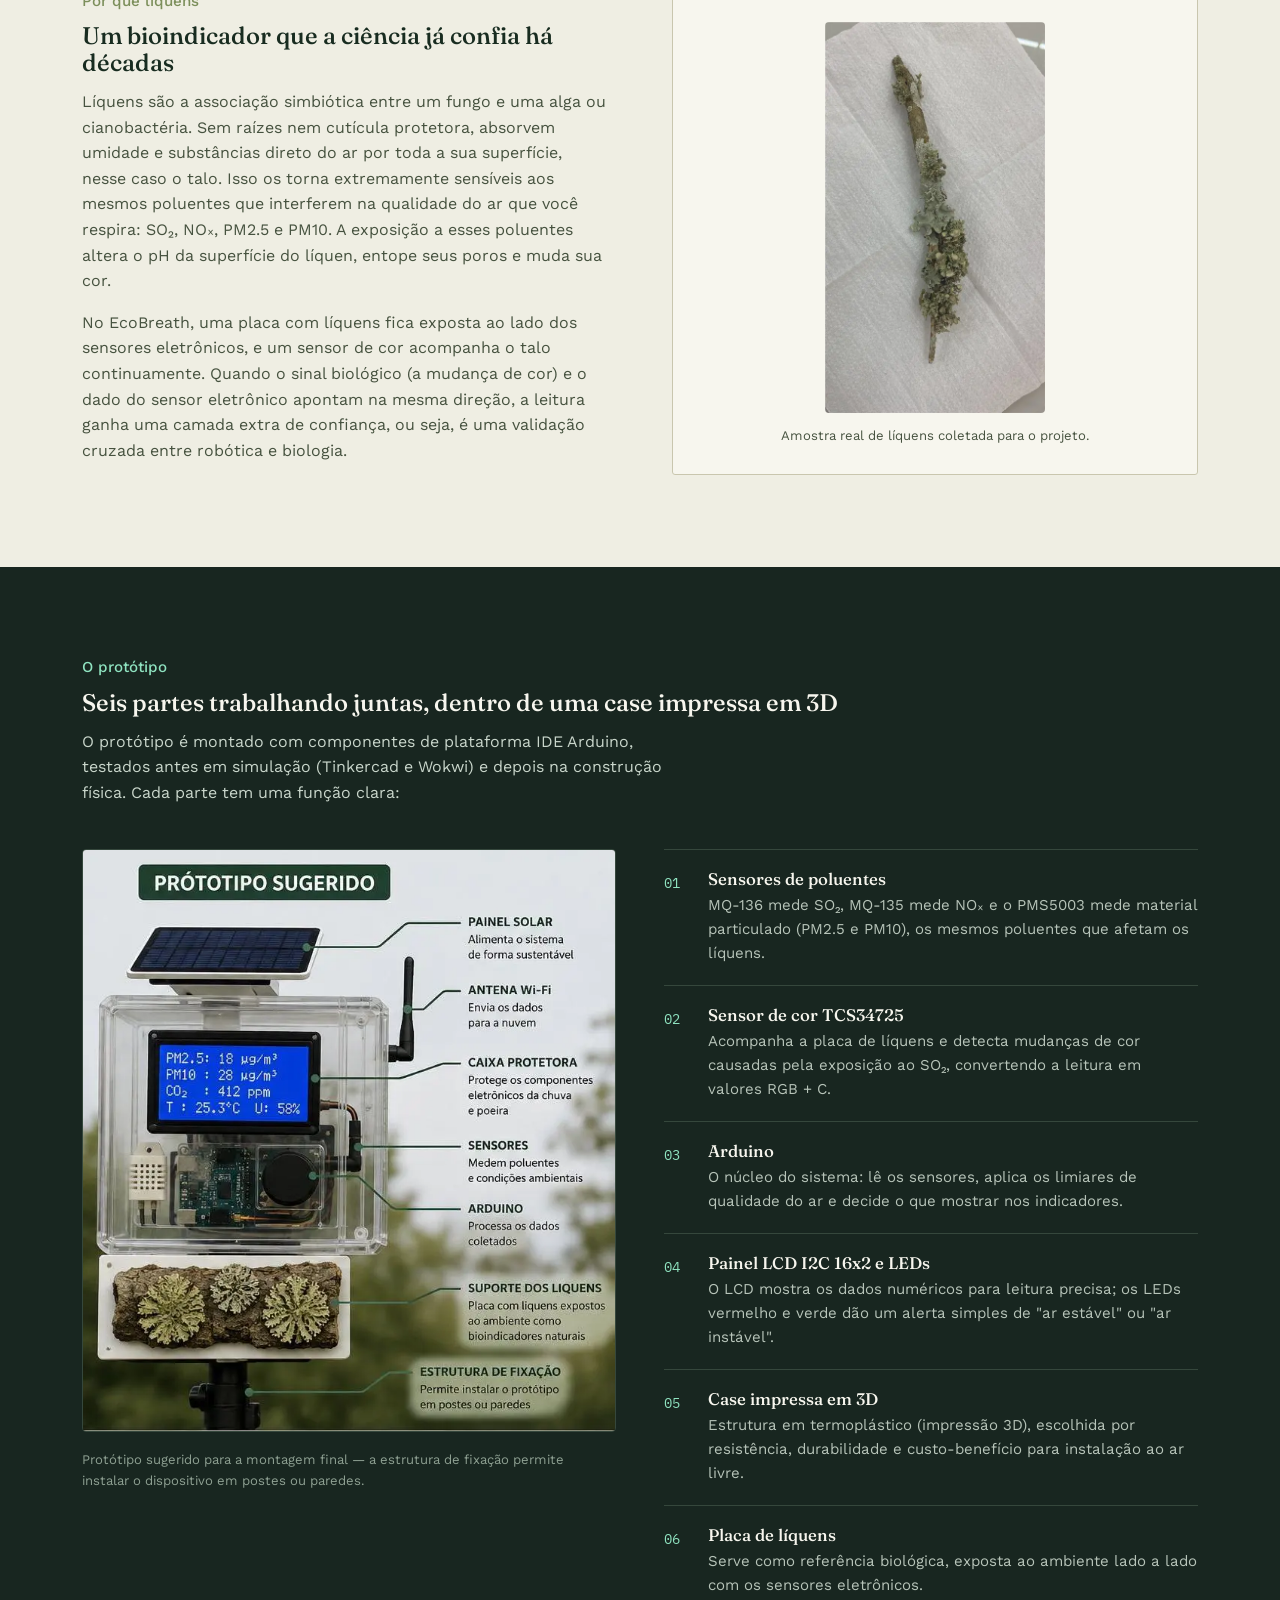
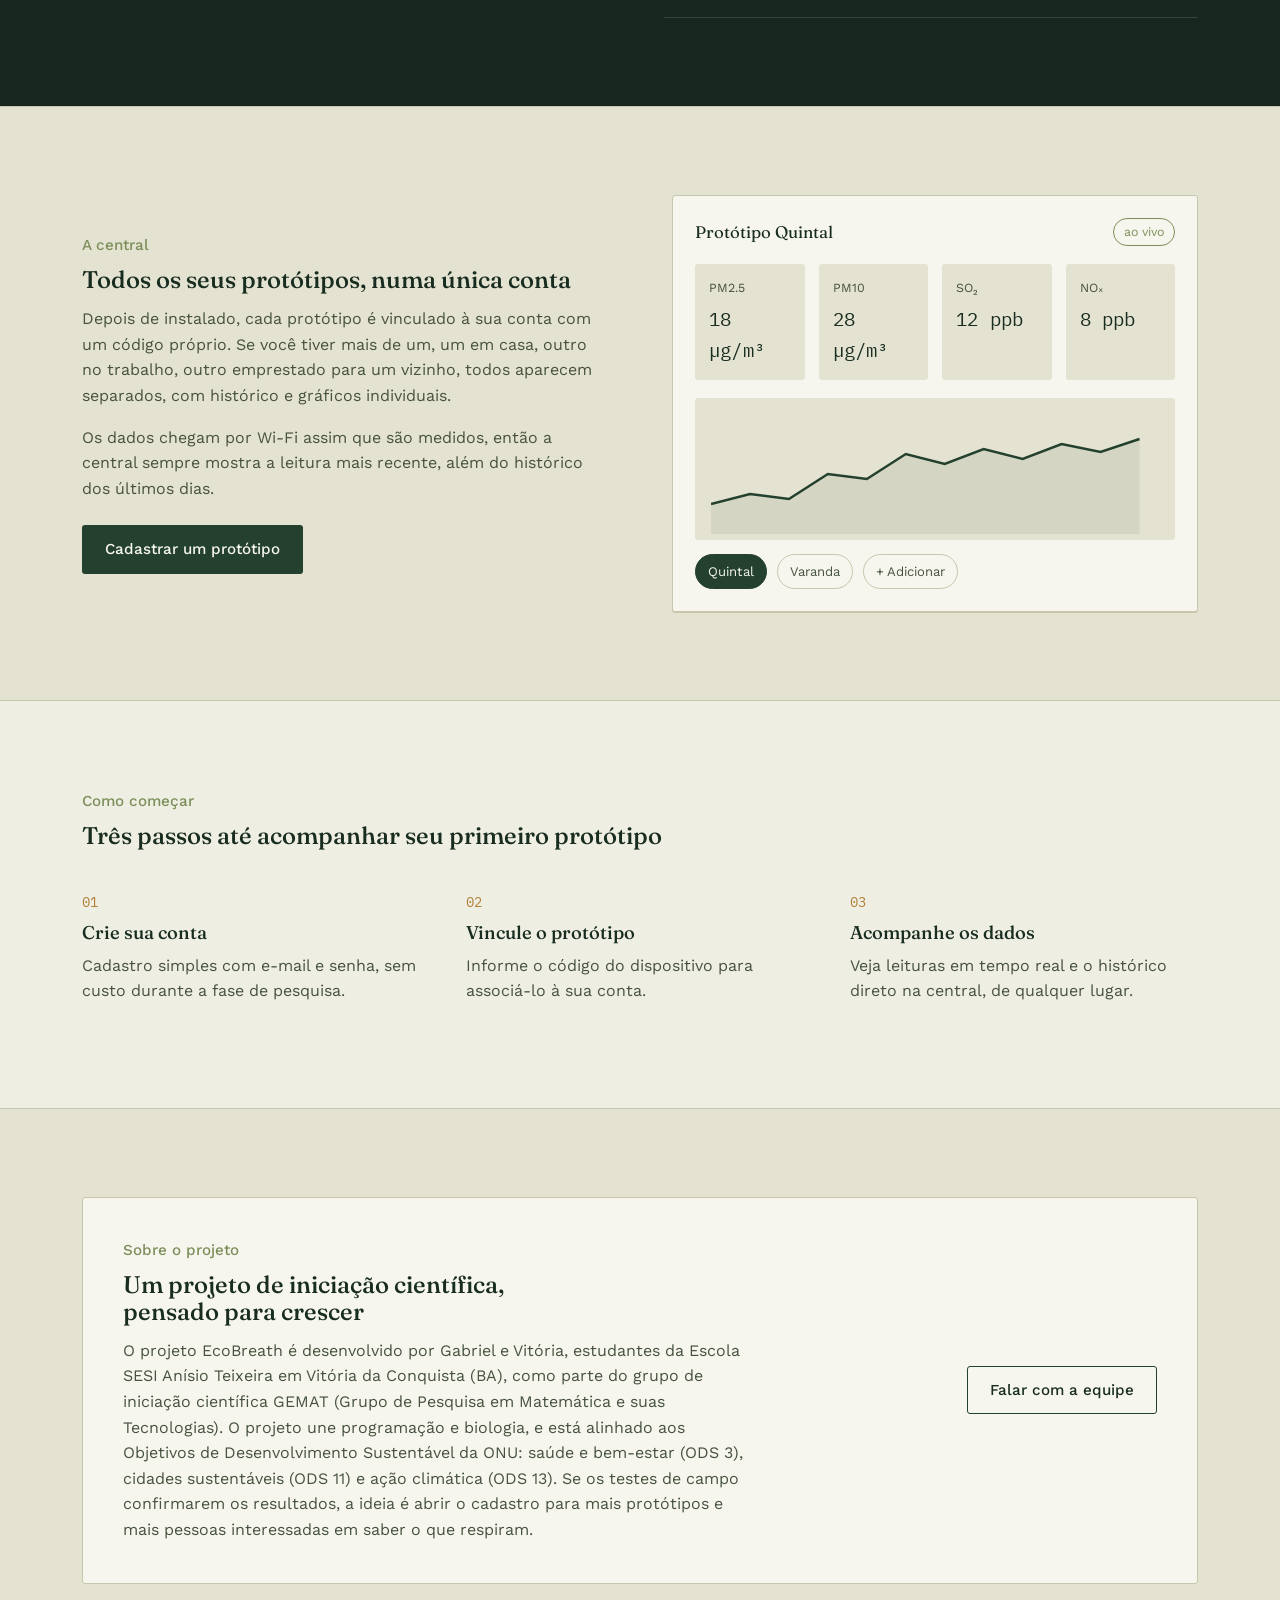
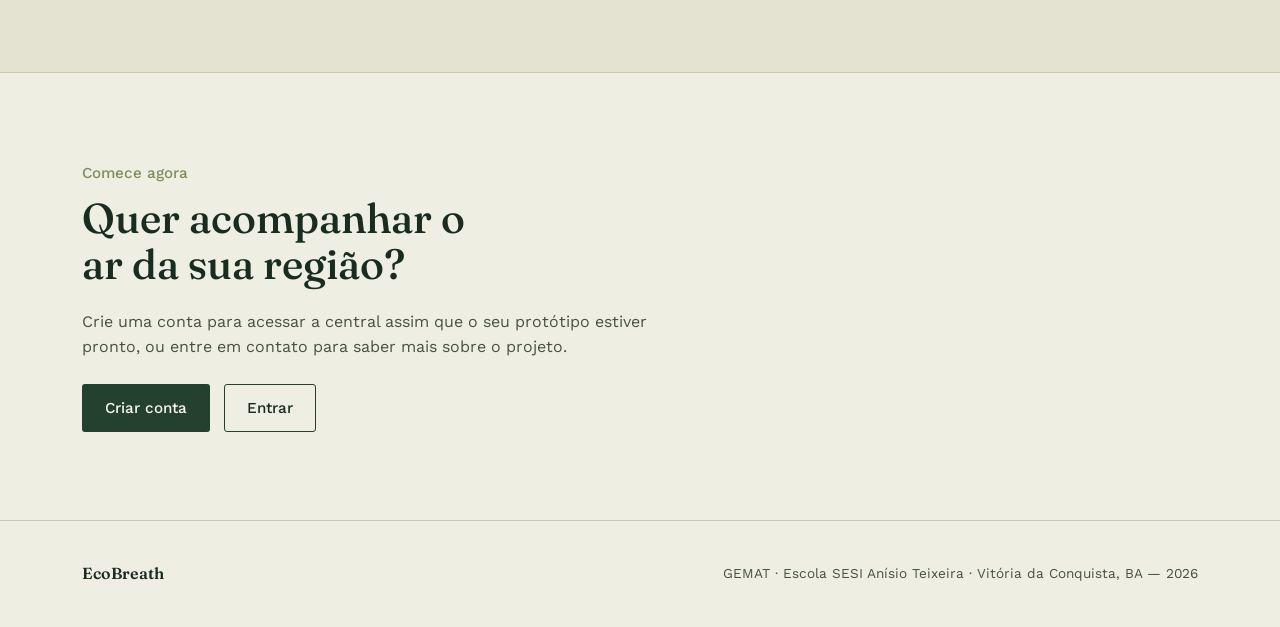
==== commit 818ccac5: "fix "finalização" do design inicial" ====
--- a/index.html
+++ b/index.html
@@ -3,7 +3,7 @@
 <head>
 <meta charset="UTF-8">
 <meta name="viewport" content="width=device-width, initial-scale=1.0">
-<title>Cortiça — Bioindicadores da qualidade do ar com Arduino e robótica</title>
+<title>EcoBreath — Bioindicadores da qualidade do ar com Arduino e robótica</title>
 <link rel="preconnect" href="https://fonts.googleapis.com">
 <link rel="preconnect" href="https://fonts.gstatic.com" crossorigin>
 <link href="https://fonts.googleapis.com/css2?family=Fraunces:opsz,wght@9..144,400;9..144,500;9..144,600&family=Work+Sans:wght@400;500;600&family=IBM+Plex+Mono:wght@500&display=swap" rel="stylesheet">
@@ -15,11 +15,8 @@
 <header>
   <nav class="wrap">
     <a class="brand" href="#top">
-      <svg viewBox="0 0 24 24" fill="none" xmlns="http://www.w3.org/2000/svg">
-        <path d="M12 2C9 6 6 9 6 13a6 6 0 0012 0c0-4-3-7-6-11z" fill="#7c8f5b"/>
-        <circle cx="12" cy="14" r="2.4" fill="#182c20"/>
-      </svg>
-      Cortiça
+      <img src="assets/icon-ecobreath.svg" alt="Ícone EcoBreath" class="brand-icon">
+      EcoBreath
     </a>
     <button class="nav-toggle" id="navToggle" aria-label="Abrir menu" aria-expanded="false">
       <span></span><span></span><span></span>
@@ -44,31 +41,14 @@
       <div>
         <div class="kicker">Iniciação científica GEMAT · SESI Anísio Teixeira</div>
         <h1>O ar da sua rua, lido por sensores e confirmado por líquens</h1>
-        <p class="lede">Cortiça é um protótipo automatizado de monitoramento da qualidade do ar, construído com Arduino e sensores de baixo custo, que usa líquens como bioindicador natural para confirmar o que a eletrônica mede. É a pesquisa "Análise dos bioindicadores da qualidade do ar por meio de Arduino e robótica", em desenvolvimento na Bahia.</p>
+        <p class="lede">EcoBreath é um protótipo automatizado de monitoramento da qualidade do ar, construído com Arduino e sensores de baixo custo, que usa líquens como bioindicador natural para confirmar o que a eletrônica mede. É a pesquisa "Análise dos bioindicadores da qualidade do ar por meio de Arduino e robótica", em desenvolvimento na Bahia.</p>
         <div class="hero-actions">
           <a class="btn btn-primary" href="#dispositivo">Ver como funciona</a>
           <a class="btn btn-ghost" href="#central">Conhecer a central de dados</a>
         </div>
       </div>
       <div class="hero-art">
-        <svg class="blob-anim" viewBox="0 0 400 400" fill="none" xmlns="http://www.w3.org/2000/svg" role="img" aria-label="Ilustração de um líquen sobre um ramo, ao lado de um ícone de sinal">
-          <path d="M200 40c60 40 110 70 110 140 0 66-49 120-110 120S90 246 90 180c0-70 50-100 110-140z" fill="#e4e2d0" stroke="#c9c6ae"/>
-          <g>
-            <ellipse cx="150" cy="190" rx="34" ry="24" fill="#7c8f5b" opacity="0.85"/>
-            <ellipse cx="200" cy="215" rx="44" ry="30" fill="#95a86f" opacity="0.9"/>
-            <ellipse cx="250" cy="180" rx="30" ry="22" fill="#5f7248" opacity="0.85"/>
-            <ellipse cx="205" cy="165" rx="26" ry="18" fill="#b3803a" opacity="0.55"/>
-          </g>
-          <g stroke="#182c20" stroke-width="2" fill="none">
-            <path d="M120 260 Q200 300 280 260" />
-          </g>
-          <g>
-            <circle cx="300" cy="90" r="4" fill="#182c20"/>
-            <path d="M300 90 q0 -34 -20 -54" stroke="#182c20" stroke-width="2" fill="none"/>
-            <path d="M285 40 q-8 8 -6 20" stroke="#182c20" stroke-width="1.6" fill="none"/>
-            <path d="M300 34 q2 10 -2 22" stroke="#182c20" stroke-width="1.6" fill="none"/>
-          </g>
-        </svg>
+        <img src="assets/logo-ecobreath.svg" alt="Logo EcoBreath — tecnologia e vida ambiental" class="hero-logo">
       </div>
     </div>
   </section>
@@ -79,7 +59,7 @@
       <div>
         <div class="eyebrow">O problema</div>
         <h2>O Nordeste é a região que menos sabe o que respira</h2>
-        <p>O Brasil tem 430 estações de monitoramento da qualidade do ar, mas elas são caras e concentradas: 80,3% ficam no Sudeste. A região Nordeste, onde moramos, tem apenas 4 — menos de 2% do total (Vormittag et al., 2021). Para efeito de comparação, o relatório da IQAir de 2023 contabilizou mais de 30 mil estações espalhadas pelo mundo: o Nordeste sozinho representa uma fração ínfima disso.</p>
+        <p>O Brasil tem 430 estações de monitoramento da qualidade do ar, mas elas são caras e concentradas, onde aproximadamente 80% ficam no Sudeste. A região Nordeste, onde o seguinte projeto é criado, tem apenas 4 delas, o que representa menos de 2% do total (Vormittag et al., 2021). Para efeito de comparação, o relatório da IQAir de 2023 contabilizou mais de 30 mil estações espalhadas pelo mundo: o Nordeste sozinho representa uma insignificante disso.</p>
         <div class="stat-block">
           <div class="stat"><div class="num">430</div><div class="label">estações de monitoramento no Brasil, das quais 371 estão ativas</div></div>
           <div class="stat"><div class="num">4</div><div class="label">estações ativas em todo o Nordeste — 1,1% do total nacional</div></div>
@@ -121,14 +101,14 @@
   <section id="liquens">
     <div class="wrap two-col">
       <div class="lichen-figure" style="order:2; flex-direction:column; gap:12px;">
-        <img src="assets/liquen-amostra.png" alt="Amostra de líquens foliosos crescendo sobre um pedaço de casca de árvore, usada como placa de referência biológica no protótipo" style="width:100%; max-width:340px; height:auto; border-radius:4px;">
-        <p style="color:var(--ink-soft); font-size:0.82rem; margin:0; text-align:center;">Amostra real usada como placa de referência no protótipo.</p>
+        <img src="assets/liquen-galho.png" alt="Líquens foliosos e crostosos crescendo sobre um galho seco" style="width:auto; max-width:220px; height:auto; border-radius:4px;">
+        <p style="color:var(--ink-soft); font-size:0.82rem; margin:0; text-align:center;">Amostra real de líquens coletada para o projeto.</p>
       </div>
       <div style="order:1;">
         <div class="eyebrow">Por que líquens</div>
         <h2>Um bioindicador que a ciência já confia há décadas</h2>
-        <p>Líquens são a associação simbiótica entre um fungo e uma alga ou cianobactéria. Sem raízes nem cutícula protetora, absorvem umidade e substâncias direto do ar por toda a sua superfície — o chamado talo. Isso os torna extremamente sensíveis aos mesmos poluentes que o protótipo mede: SO₂, NOₓ, PM2.5 e PM10. A exposição a esses poluentes altera o pH da superfície do líquen, entope seus poros e muda sua cor.</p>
-        <p>No Cortiça, uma placa com líquens fica exposta ao lado dos sensores eletrônicos, e um sensor de cor acompanha o talo continuamente. Quando o sinal biológico (a mudança de cor) e o dado do sensor eletrônico apontam na mesma direção, a leitura ganha uma camada extra de confiança — validação cruzada entre eletrônica e biologia.</p>
+        <p>Líquens são a associação simbiótica entre um fungo e uma alga ou cianobactéria. Sem raízes nem cutícula protetora, absorvem umidade e substâncias direto do ar por toda a sua superfície, nesse caso o talo. Isso os torna extremamente sensíveis aos mesmos poluentes que interferem na qualidade do ar que você respira: SO₂, NOₓ, PM2.5 e PM10. A exposição a esses poluentes altera o pH da superfície do líquen, entope seus poros e muda sua cor.</p>
+        <p>No EcoBreath, uma placa com líquens fica exposta ao lado dos sensores eletrônicos, e um sensor de cor acompanha o talo continuamente. Quando o sinal biológico (a mudança de cor) e o dado do sensor eletrônico apontam na mesma direção, a leitura ganha uma camada extra de confiança, ou seja, é uma validação cruzada entre robótica e biologia.</p>
       </div>
     </div>
   </section>
@@ -149,7 +129,7 @@
         <div class="component-list">
           <div class="component">
             <div class="mark">01</div>
-            <div><h3>Sensores de poluentes</h3><p>MQ-136 mede SO₂, MQ-135 mede NOₓ e o PMS5003 mede material particulado (PM2.5 e PM10) — os mesmos poluentes que afetam os líquens.</p></div>
+            <div><h3>Sensores de poluentes</h3><p>MQ-136 mede SO₂, MQ-135 mede NOₓ e o PMS5003 mede material particulado (PM2.5 e PM10), os mesmos poluentes que afetam os líquens.</p></div>
           </div>
           <div class="component">
             <div class="mark">02</div>
@@ -182,15 +162,14 @@
       <div class="preview-copy">
         <div class="eyebrow">A central</div>
         <h2>Todos os seus protótipos, numa única conta</h2>
-        <p>Depois de instalado, cada protótipo é vinculado à sua conta com um código próprio. Se você tiver mais de um — um em casa, outro no trabalho, outro emprestado para um vizinho — todos aparecem separados, com histórico e gráficos individuais.</p>
+        <p>Depois de instalado, cada protótipo é vinculado à sua conta com um código próprio. Se você tiver mais de um, um em casa, outro no trabalho, outro emprestado para um vizinho, todos aparecem separados, com histórico e gráficos individuais.</p>
         <p>Os dados chegam por Wi-Fi assim que são medidos, então a central sempre mostra a leitura mais recente, além do histórico dos últimos dias.</p>
-        <p style="font-size:0.88rem; border-top:1px solid var(--line); padding-top:14px;"><strong>Nota técnica:</strong> os testes atuais usam Arduino sem conectividade. Para alimentar essa central, o próximo protótipo físico vai precisar de um módulo Wi-Fi (como um ESP32 no lugar do Arduino, ou um shield ESP8266) para enviar as leituras à nuvem.</p>
         <a class="btn btn-primary" href="paginas/cadastro.html" style="margin-top:8px; align-self:flex-start;">Cadastrar um protótipo</a>
       </div>
 
       <div class="dash-mock">
         <div class="dash-topbar">
-          <div class="title">Protótipo — Quintal</div>
+          <div class="title">Protótipo Quintal</div>
           <div class="pill">ao vivo</div>
         </div>
         <div class="dash-cards">
@@ -231,7 +210,7 @@
           <div class="n">02</div>
           <h3>Vincule o protótipo</h3>
           <p>Informe o código do dispositivo para associá-lo à sua conta.</p>
-        </div>'
+        </div>
         <div class="step">
           <div class="n">03</div>
           <h3>Acompanhe os dados</h3>
@@ -248,14 +227,14 @@
         <div>
           <div class="eyebrow">Sobre o projeto</div>
           <h2 style="max-width:26ch;">Um projeto de iniciação científica, pensado para crescer</h2>
-          <p>Cortiça é desenvolvido por Gabriel, Vitória e Bryan, estudantes da Escola SESI Anísio Teixeira em Vitória da Conquista (BA), como parte da iniciação científica do GEMAT — Grupo de Pesquisa em Matemática e suas Tecnologias. O projeto une programação e biologia, e está alinhado aos Objetivos de Desenvolvimento Sustentável da ONU: saúde e bem-estar (ODS 3), cidades sustentáveis (ODS 11) e ação climática (ODS 13). Se os testes de campo confirmarem os resultados, a ideia é abrir o cadastro para mais protótipos e mais pessoas interessadas em saber o que respiram.</p>
+          <p>O projeto EcoBreath é desenvolvido por Gabriel e Vitória, estudantes da Escola SESI Anísio Teixeira em Vitória da Conquista (BA), como parte do grupo de iniciação científica GEMAT (Grupo de Pesquisa em Matemática e suas Tecnologias). O projeto une programação e biologia, e está alinhado aos Objetivos de Desenvolvimento Sustentável da ONU: saúde e bem-estar (ODS 3), cidades sustentáveis (ODS 11) e ação climática (ODS 13). Se os testes de campo confirmarem os resultados, a ideia é abrir o cadastro para mais protótipos e mais pessoas interessadas em saber o que respiram.</p>
         </div>
         <a class="btn btn-ghost" href="#" style="white-space:nowrap;">Falar com a equipe</a>
       </div>
     </div>
   </section>
 
-  <!-- CTA FINAL -->'
+  <!-- CTA FINAL -->
   <section class="cta-section">
     <div class="wrap">
       <div class="eyebrow">Comece agora</div>
@@ -272,7 +251,7 @@
 
 <footer>
   <div class="wrap">
-    <div class="fbrand">Cortiça</div>
+    <div class="fbrand">EcoBreath</div>
     <div class="fmeta">GEMAT · Escola SESI Anísio Teixeira · Vitória da Conquista, BA — 2026</div>
   </div>
 </footer>
@@ -281,4 +260,4 @@
 <script src="js/main.js"></script>
 
 </body>
-</html>+</html>
--- a/css/style.css
+++ b/css/style.css
@@ -74,6 +74,7 @@
     color:var(--forest-dark); text-decoration:none;
   }
   .brand svg{ width:26px; height:26px; }
+  .brand-icon{ width:28px; height:auto; }
 
   .nav-links{ display:flex; align-items:center; gap:32px; }
   .nav-links a{ text-decoration:none; font-size:0.95rem; color:var(--ink); }
@@ -122,13 +123,7 @@
   .hero-actions{ display:flex; gap:14px; margin-top:28px; flex-wrap:wrap; }
 
   .hero-art{ position:relative; display:flex; align-items:center; justify-content:center; }
-  .hero-art svg{ width:100%; height:auto; max-width:420px; }
-
-  .blob-anim{ animation:drift 9s ease-in-out infinite; transform-origin:center; }
-  @keyframes drift{
-    0%,100%{ transform:translateY(0) rotate(0deg); }
-    50%{ transform:translateY(-8px) rotate(1.5deg); }
-  }
+  .hero-logo{ width:100%; max-width:420px; height:auto; }
 
   /* ---------- section shell ---------- */
   section{ padding:88px 0; scroll-margin-top:88px; }
@@ -241,6 +236,9 @@
     .hero .wrap, .two-col, .device-grid{ grid-template-columns:1fr; }
     .hero-art{ order:-1; }
     .dash-cards{ grid-template-columns:repeat(2,1fr); }
+    .about-box{ grid-template-columns:1fr; text-align:left; }
+  }
+
+  @media (max-width: 640px){
     .steps{ grid-template-columns:1fr; }
-    .about-box{ grid-template-columns:1fr; text-align:left; }
-  }+  }
